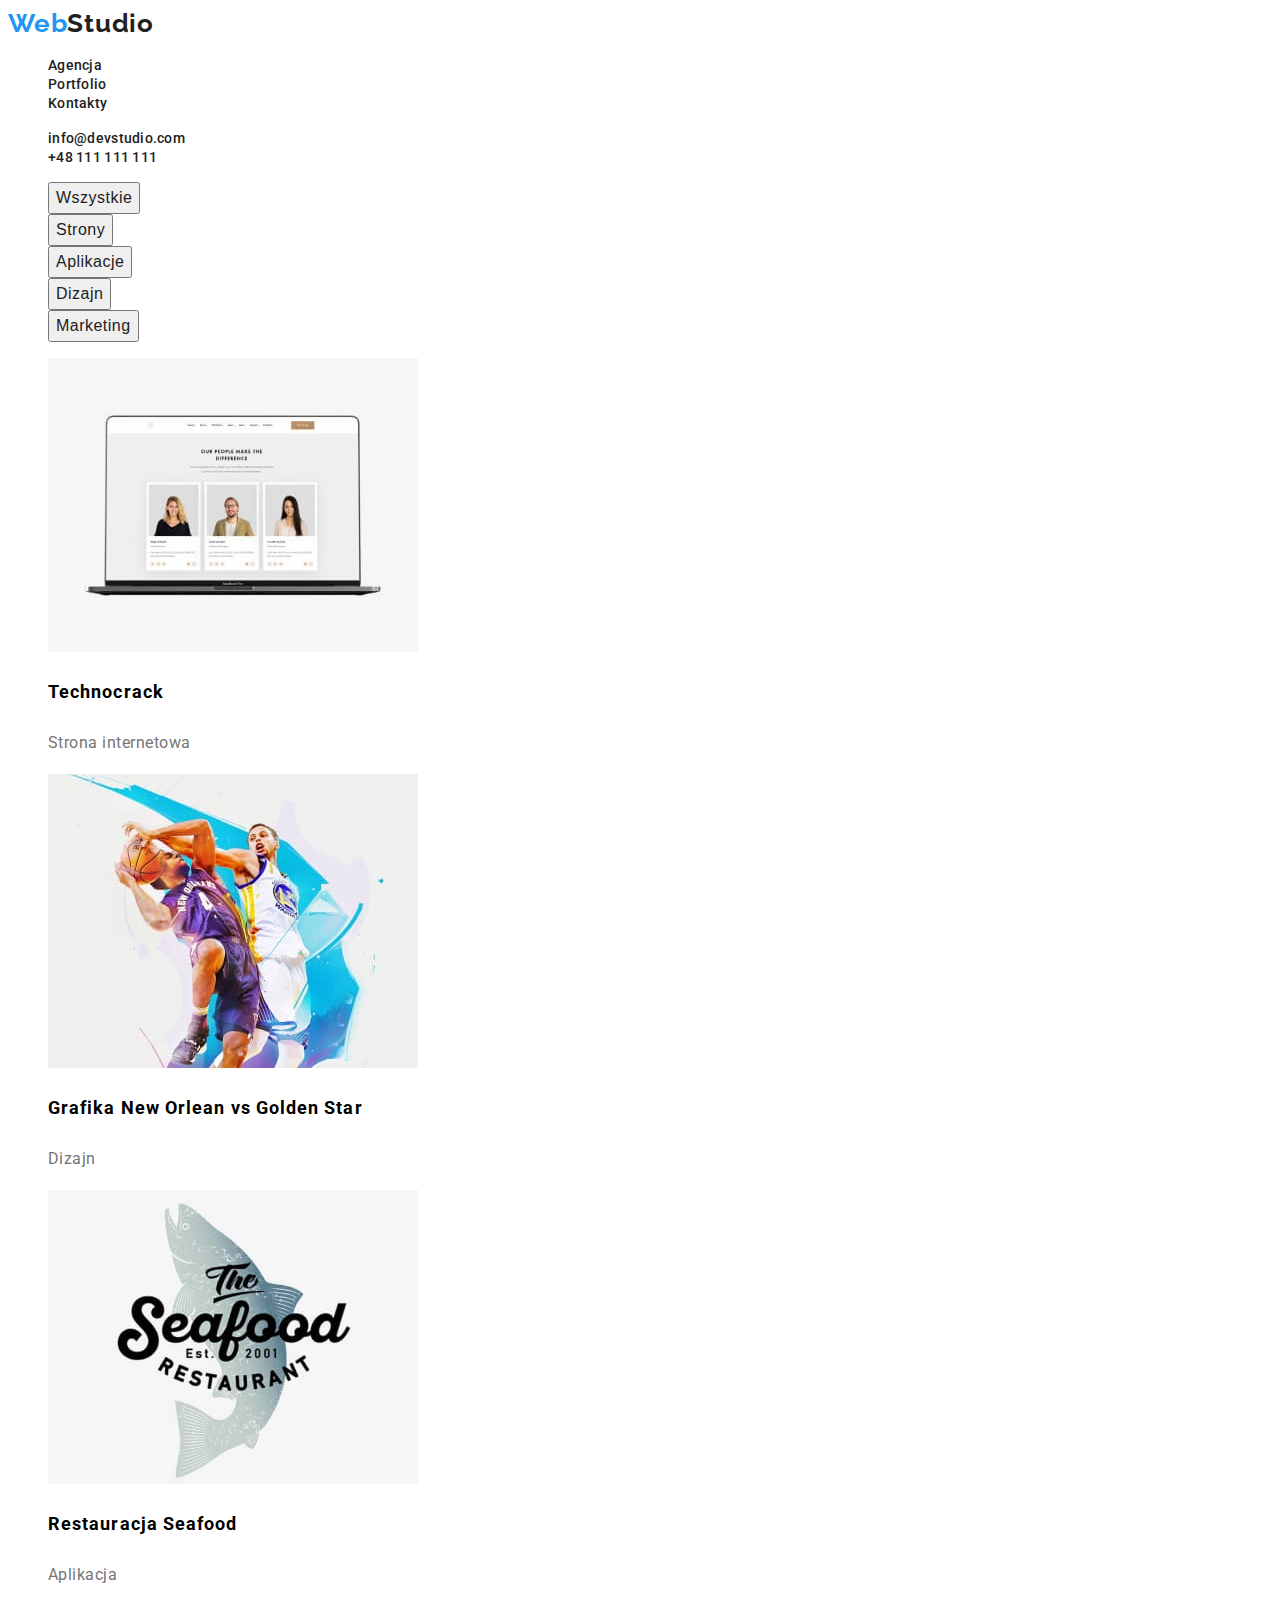
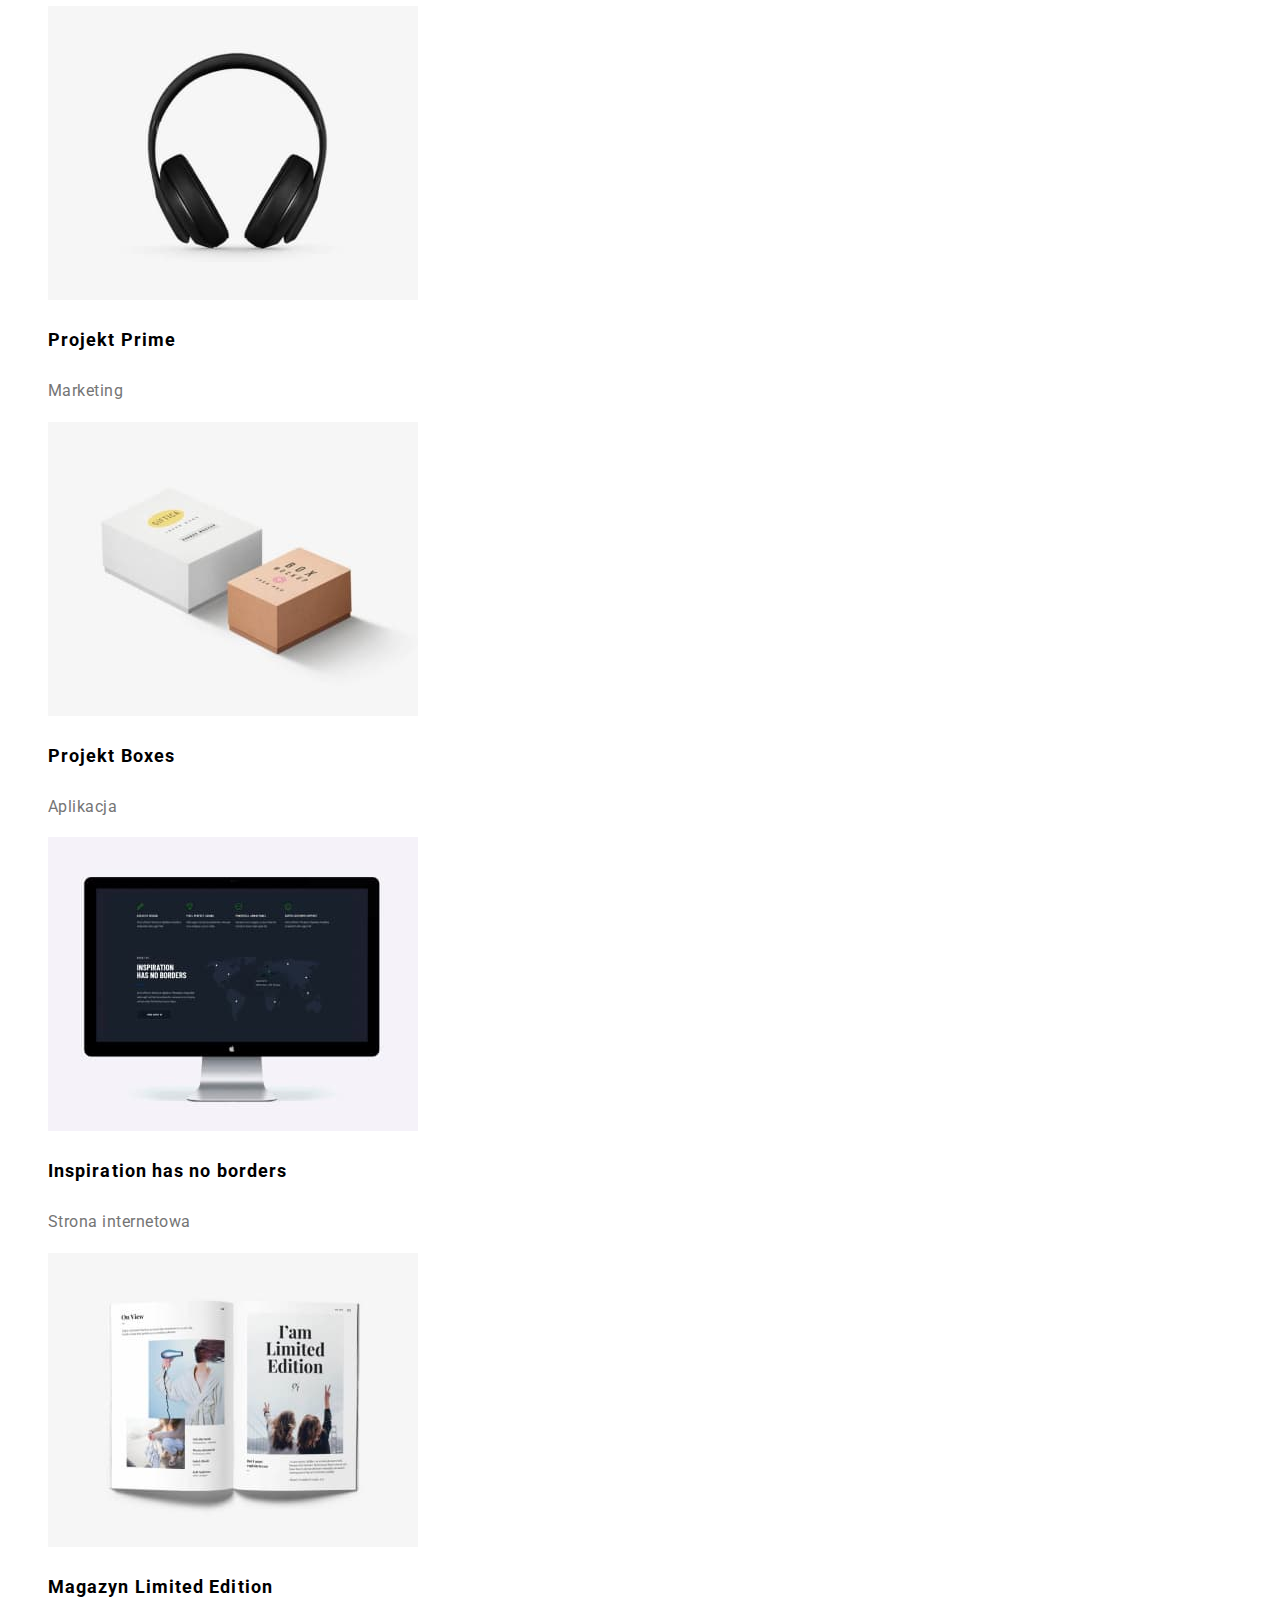
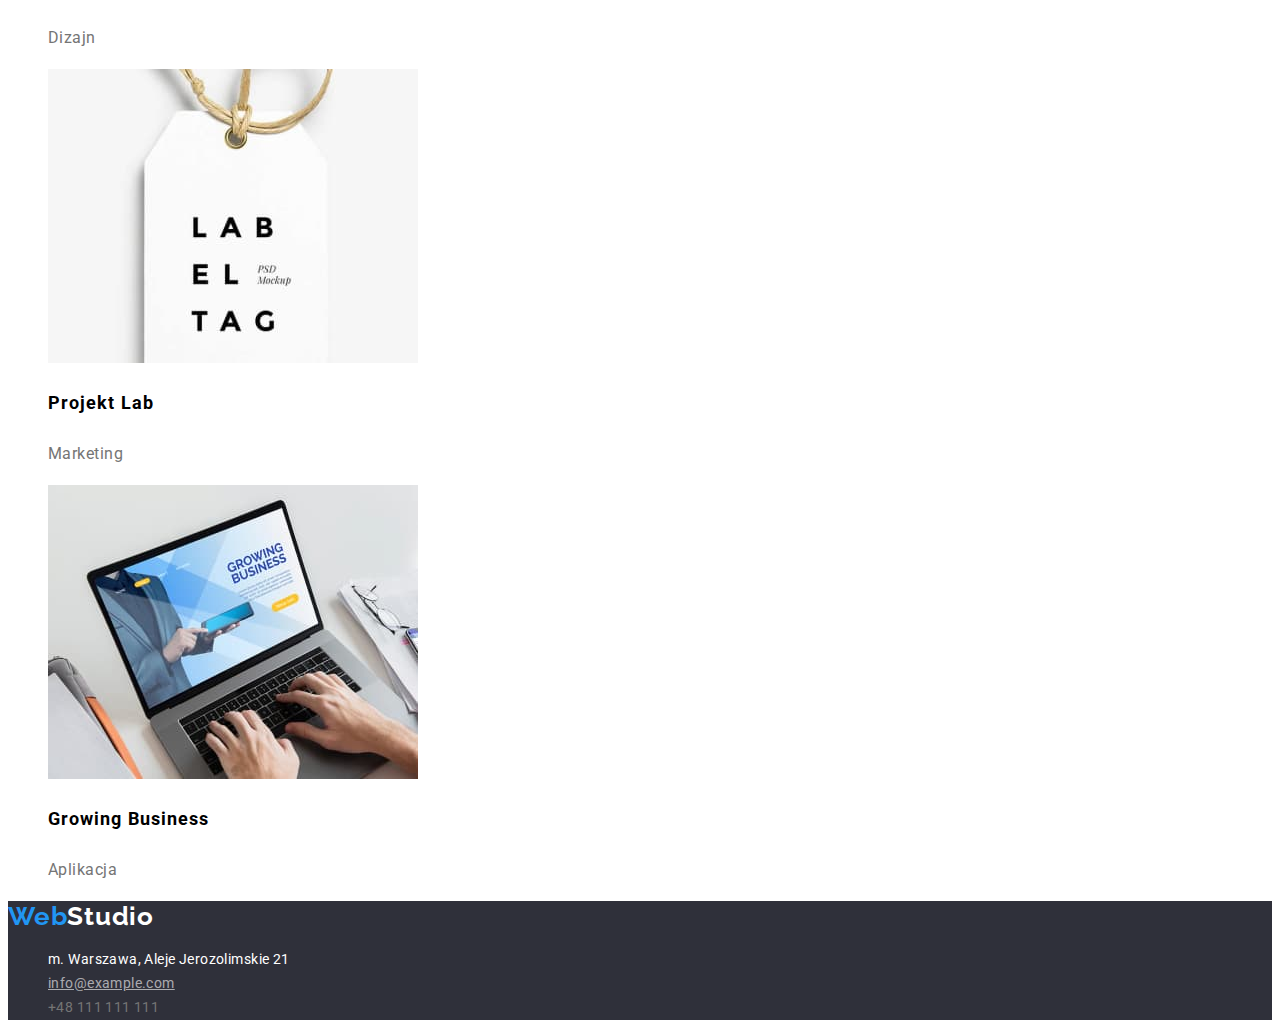
==== portfolio.html @ 5dc88310 "upgrade" ====
<!DOCTYPE html>
<html lang="pl">
  <head>
    <meta charset="UTF-8" />

    <title>Portfolio</title>
    <!-- google fonts -->

    <link rel="preconnect" href="https://fonts.googleapis.com" />
    <link rel="preconnect" href="https://fonts.gstatic.com" crossorigin />
    <link
      href="https://fonts.googleapis.com/css2?family=Raleway:wght@700&family=Roboto:wght@400;500;700;900&display=swap"
      rel="stylesheet"
    />
    <!-- end google fonts -->
    <link
      rel="stylesheet"
      href="https://cdnjs.cloudflare.com/ajax/libs/modern-normalize/1.1.0/modern-normalize.min.css"
      integrity="sha512-wpPYUAdjBVSE4KJnH1VR1HeZfpl1ub8YT/NKx4PuQ5NmX2tKuGu6U/JRp5y+Y8XG2tV+wKQpNHVUX03MfMFn9Q=="
      crossorigin="anonymous"
      referrerpolicy="no-referrer"
    />

    <link rel="stylesheet" href="css/styles.css" />
  </head>

  <body>
    <header>
      <a class="logo" href="index.html"
        ><span class="brand-color">Web</span>Studio</a
      >
      <nav>
        <ul class="list-style">
          <li><a class="nav-structure" href="index.html">Agencja</a></li>
          <li><a class="nav-structure" href="/portfolio.html">Portfolio</a></li>
          <li><a class="nav-structure" href="portfolio.html">Kontakty</a></li>
        </ul>
      </nav>
      <ul class="list-style">
        <li>
          <a class="nav-structure" href="mailto:info@devstudio.com"
            >info@devstudio.com</a
          >
        </li>
        <li>
          <a class="nav-structure" href="tel:48111111111">+48 111 111 111</a>
        </li>
      </ul>
    </header>

    <main>
      <section>
        <ul class="list-style">
          <li>
            <button type="button" class="button-style">Wszystkie</button>
          </li>
          <li>
            <button type="button" class="button-style">Strony</button>
          </li>
          <li>
            <button type="button" class="button-style">Aplikacje</button>
          </li>
          <li>
            <button type="button" class="button-style">Dizajn</button>
          </li>
          <li>
            <button type="button" class="button-style">Marketing</button>
          </li>
        </ul>
      </section>
      <!--ZDJĘCIA-->
      <section>
        <ul class="list-style">
          <li>
            <img
              class="mark"
              src="images/images_portfolio/pic1.jpg"
              alt="technocrack"
              width="370"
              height="294"
            />
            <h3 class="third-structure">Technocrack</h3>
            <p class="text">Strona internetowa</p>
          </li>
          <li>
            <img
              class="mark"
              src="images/images_portfolio/pic2.jpg"
              alt="Grafika New orlean"
              width="370"
              height="294"
            />
            <h3 class="third-structure">Grafika New Orlean vs Golden Star</h3>
            <p class="text">Dizajn</p>
          </li>
          <li>
            <img
              class="mark"
              src="images/images_portfolio/pic3.jpg"
              alt="Restauracja Seafood"
              width="370"
              height="294"
            />
            <h3 class="third-structure">Restauracja Seafood</h3>
            <p class="text">Aplikacja</p>
          </li>
          <li>
            <img
              class="mark"
              src="images/images_portfolio/pic4.jpg"
              alt="Projekt Prime"
              width="370"
              height="294"
            />
            <h3 class="third-structure">Projekt Prime</h3>
            <p class="text">Marketing</p>
          </li>
          <li>
            <img
              class="mark"
              src="images/images_portfolio/pic5.jpg"
              alt="Projekt Boxes"
              width="370"
              height="294"
            />
            <h3 class="third-structure">Projekt Boxes</h3>
            <p class="text">Aplikacja</p>
          </li>
          <li>
            <img
              class="mark"
              src="images/images_portfolio/pic6.jpg"
              alt="Inspiration has no borders"
              width="370"
              height="294"
            />
            <h3 class="third-structure">Inspiration has no borders</h3>
            <p class="text">Strona internetowa</p>
          </li>
          <li>
            <img
              class="mark"
              src="images/images_portfolio/pic7.jpg"
              alt="Magazyn Limited Edition"
              width="370"
              height="294"
            />
            <h3 class="third-structure">Magazyn Limited Edition</h3>
            <p class="text">Dizajn</p>
          </li>
          <li>
            <img
              class="mark"
              src="images/images_portfolio/pic8.jpg"
              alt="Projekt Lab"
              width="370"
              height="294"
            />
            <h3 class="third-structure">Projekt Lab</h3>
            <p class="text">Marketing</p>
          </li>
          <li>
            <img
              class="mark"
              src="images/images_portfolio/pic9.jpg"
              alt="Growing Business"
              width="370"
              height="294"
            />
            <h3 class="third-structure">Growing Business</h3>
            <p class="text">Aplikacja</p>
          </li>
        </ul>
      </section>
    </main>
    <footer class="background">
      <a class="footer-logo logo" href="index.html"
        ><span class="brand-color">Web</span>Studio</a
      >
      <address class="address-style">
        <ul class="list-style">
          <li>
            <a
              class="fourth-structure"
              href="https://goo.gl/maps/v4wxsE9NDZiypeX38"
              target="_blank"
              >m. Warszawa, Aleje Jerozolimskie 21</a
            >
          </li>
          <li>
            <a class="fifth-structure" href="mailto:info@example.com"
              >info@example.com</a
            >
          </li>
          <li>
            <a class="second-structure" href="tel:48111111111"
              >+48 111 111 111</a
            >
          </li>
        </ul>
      </address>
    </footer>
  </body>
</html>
---- css/styles.css ----
:root {
  --main-color: #212121;
  --second-color: #757575;
  --background-color: #2f303a;
  --third-color: #ffffff;
  --fourth-color: rgba(255, 255, 255, 0.6);
  --fifth-color: #2196f3;
}
body {
  font-family: "Roboto", "Raleway", sans-serif;
  font-weight: 400;
}

.container {
  display: flex;
}

.nav-structure {
  color: var(--main-color);

  font-weight: 500;
  font-size: 14px;
  line-height: 1.14;
  letter-spacing: 0.02em;
  text-decoration-line: none;
}
.nav-structure:hover {
  color: var(--fifth-color);
}
.nav-structure:focus {
  color: var(--fifth-color);
}

.second-structure {
  font-weight: 400;
  font-size: 14px;
  line-height: 1.71;
  letter-spacing: 0.03em;
  color: var(--second-color);
  text-decoration-line: none;
}
.third-structure {
  font-weight: 700;
  font-size: 18px;
  line-height: 2;
  letter-spacing: 0.06em;
}

.text {
  font-weight: 400;
  font-size: 16px;
  line-height: 1.87;
  letter-spacing: 0.03em;
  color: var(--second-color);
}

.background {
  background-color: var(--background-color);
}

.fourth-structure {
  font-weight: 400;
  font-size: 14px;
  line-height: 1.71;
  letter-spacing: 0.03em;
  color: var(--third-color);
  text-decoration-line: none;
}
.fifth-structure {
  font-size: 14px;
  line-height: 1.71;
  letter-spacing: 0.03em;
  text-decoration-line: underline;
  color: var(--fourth-color);
}
.sixth-structure {
  font-weight: 900;
  font-size: 44px;
  line-height: 1.36;
  text-align: center;
  letter-spacing: 0.06em;
  text-transform: uppercase;
  color: var(--third-color);
}
.seventh-structure {
  font-style: normal;
  font-weight: 700;
  font-size: 14px;
  line-height: 1.14;
  letter-spacing: 0.03em;
  text-transform: uppercase;
  color: var(--main-color);
}

.eighth-structure {
  font-style: normal;
  font-weight: 700;
  font-size: 36px;
  line-height: 1.16;
  letter-spacing: 0.03em;
}
.ninth-structure {
  font-weight: 500;
  font-size: 16px;
  line-height: 1.18;
  letter-spacing: 0.03em;
  color: var(--main-color);
}
.list-style {
  list-style: none;
}
.logo {
  font-family: "Raleway";
  color: var(--main-color);
  font-weight: 700;
  font-size: 26px;
  line-height: 1.19;
  letter-spacing: 0.03em;
  text-decoration: none;
}

.brand-color {
  color: var(--fifth-color);
}
.footer-logo {
  color: var(--third-color);
}
.hand:hover {
  cursor: pointer;
}
.button-style {
  font-weight: 500;
  font-size: 16px;
  line-height: 1.625;
  text-align: center;
  letter-spacing: 0.03em;
  color: var(--main-color);
  cursor: pointer;
}
.button-style:hover,
.button-style:focus,
.button-style:active {
  background-color: var(--fifth-color);
  color: var(--third-color);
}

.button-style2 {
  color: var(--third-color);
  background-color: var(--fifth-color);
  font-weight: 700;
  font-size: 16px;
  line-height: 1.875;
  cursor: pointer;
  border: none;
}
.address-style {
  font-style: normal;
}
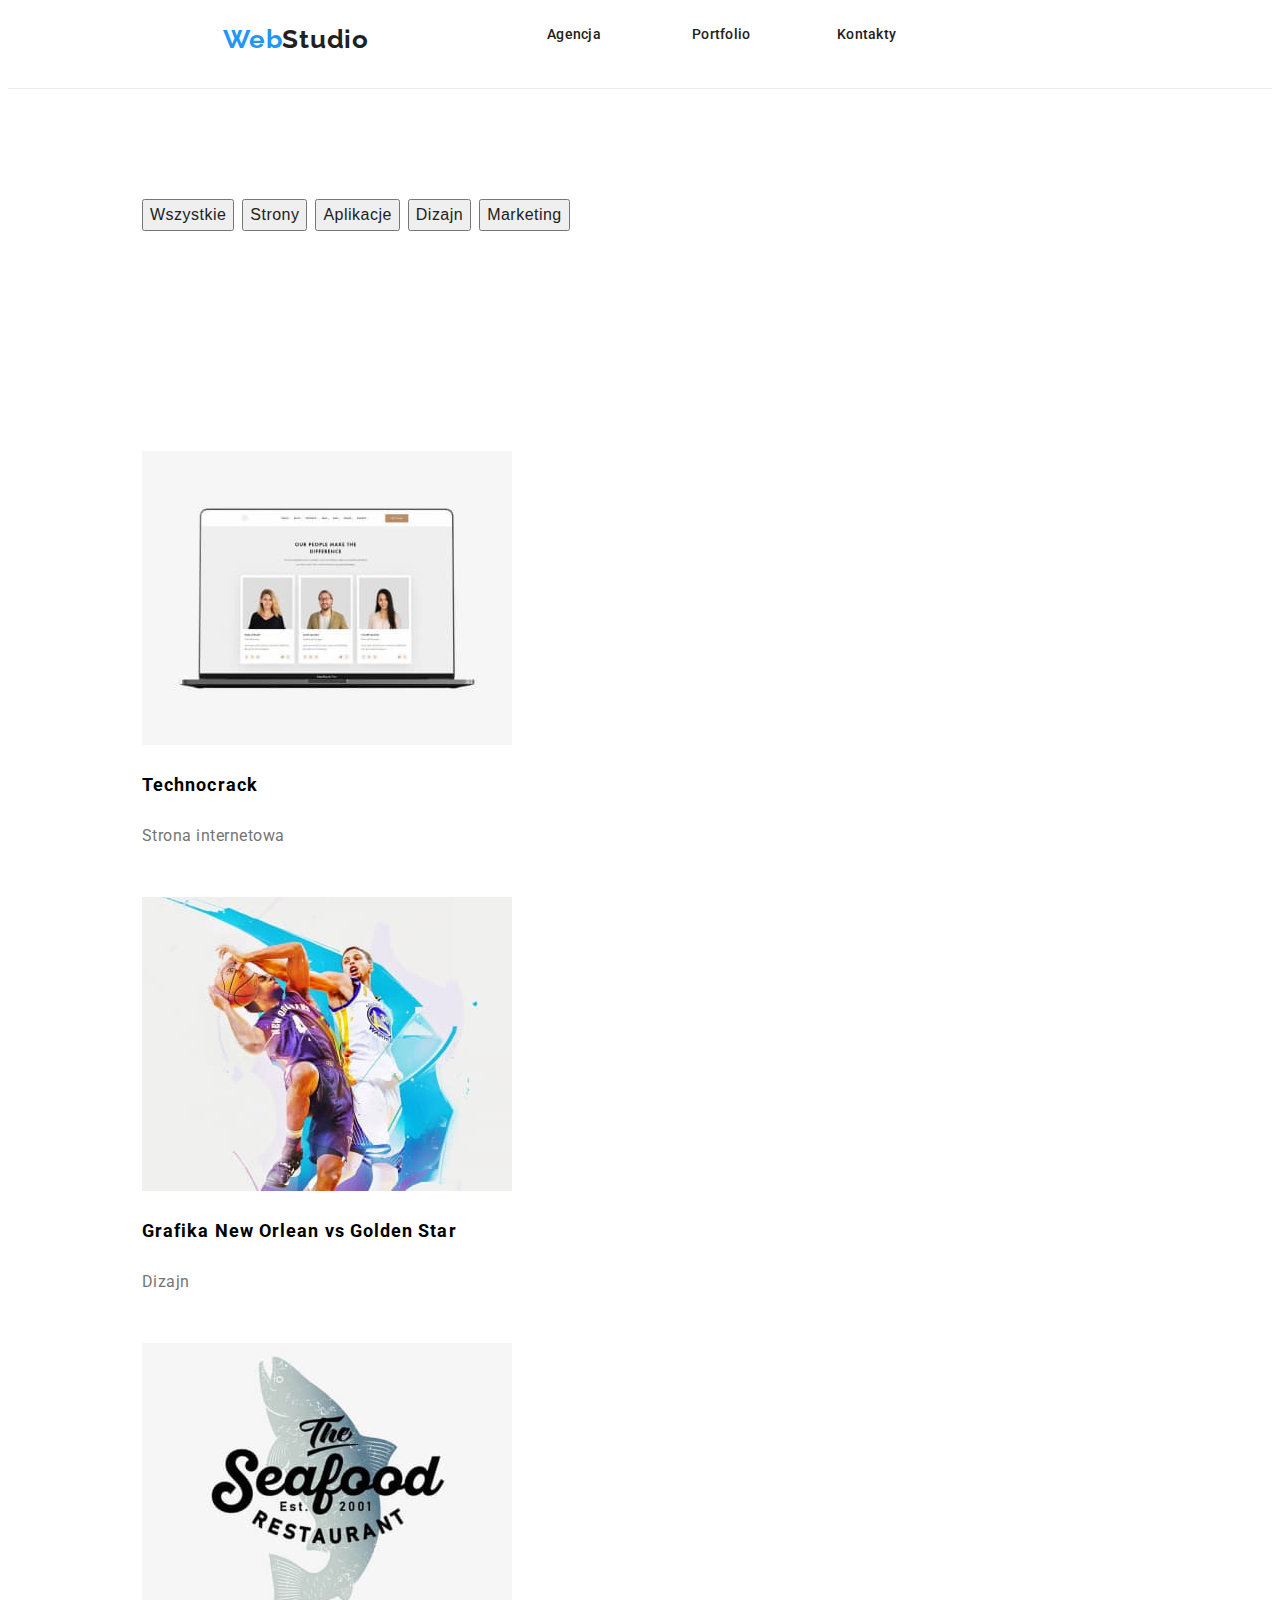
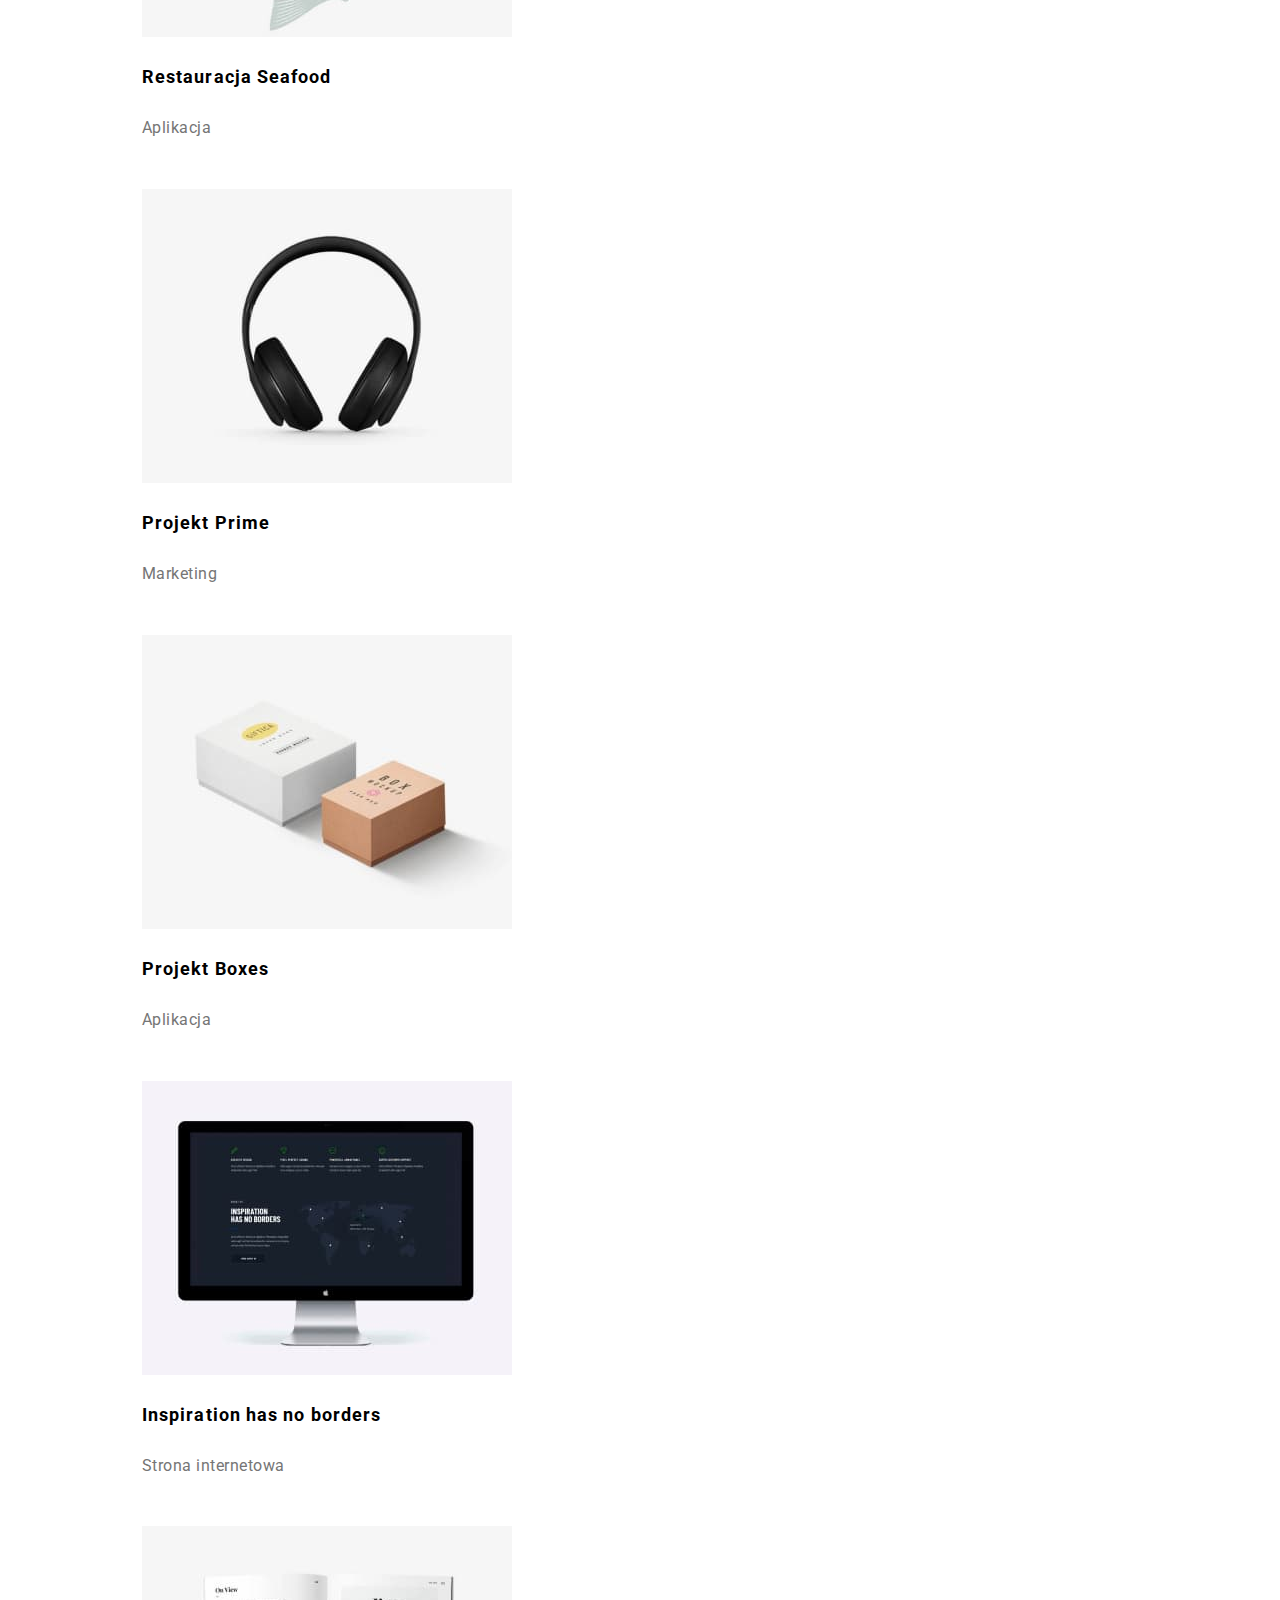
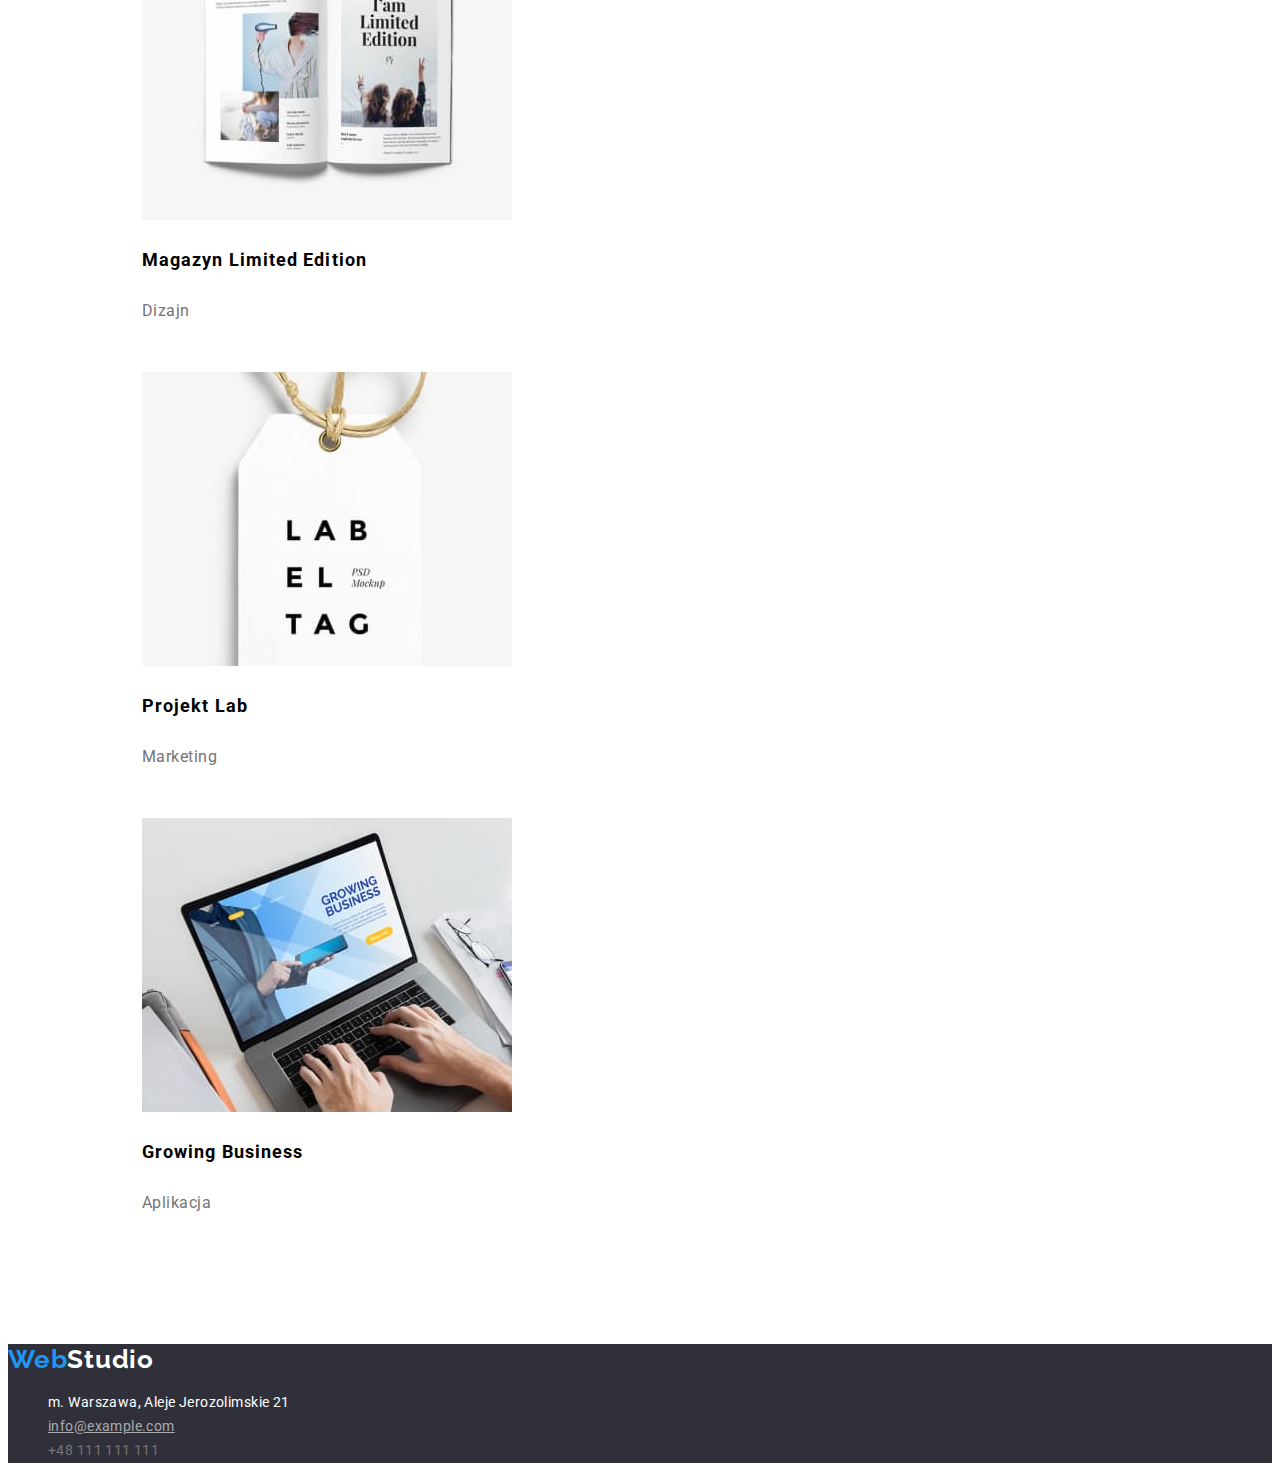
==== commit 01a1dc50: "upgrade" ====
--- a/portfolio.html
+++ b/portfolio.html
@@ -25,153 +25,160 @@
   </head>
 
   <body>
-    <header>
-      <a class="logo" href="index.html"
-        ><span class="brand-color">Web</span>Studio</a
-      >
-      <nav>
-        <ul class="list-style">
-          <li><a class="nav-structure" href="index.html">Agencja</a></li>
-          <li><a class="nav-structure" href="/portfolio.html">Portfolio</a></li>
-          <li><a class="nav-structure" href="portfolio.html">Kontakty</a></li>
-        </ul>
-      </nav>
-      <ul class="list-style">
-        <li>
-          <a class="nav-structure" href="mailto:info@devstudio.com"
-            >info@devstudio.com</a
+    <header class="header-style">
+      <div class="container flex-nav-container">
+        <div class="inner">
+          <a class="logo logo-position" href="index.html"
+            ><span class="brand-color">Web</span>Studio</a
           >
-        </li>
-        <li>
-          <a class="nav-structure" href="tel:48111111111">+48 111 111 111</a>
-        </li>
-      </ul>
+
+          <nav>
+            <ul class="list-style nav-display-form">
+              <li><a class="nav-structure" href="index.html">Agencja</a></li>
+              <li>
+                <a class="nav-structure" href="/portfolio.html">Portfolio</a>
+              </li>
+              <li>
+                <a class="nav-structure" href="portfolio.html">Kontakty</a>
+              </li>
+            </ul>
+          </nav>
+        </div>
+
+        <div class="display-form-contacts">
+          <ul class="list-style display-form-contacts">
+            <li>
+              <a class="nav-structure" href="mailto:info@devstudio.com"
+                >info@devstudio.com</a
+              >
+            </li>
+            <li>
+              <a class="nav-structure" href="tel:48111111111"
+                >+48 111 111 111</a
+              >
+            </li>
+          </ul>
+        </div>
+      </div>
     </header>
 
     <main>
-      <section>
-        <ul class="list-style">
-          <li>
-            <button type="button" class="button-style">Wszystkie</button>
-          </li>
-          <li>
-            <button type="button" class="button-style">Strony</button>
-          </li>
-          <li>
-            <button type="button" class="button-style">Aplikacje</button>
-          </li>
-          <li>
-            <button type="button" class="button-style">Dizajn</button>
-          </li>
-          <li>
-            <button type="button" class="button-style">Marketing</button>
-          </li>
-        </ul>
-      </section>
-      <!--ZDJĘCIA-->
-      <section>
-        <ul class="list-style">
-          <li>
-            <img
-              class="mark"
-              src="images/images_portfolio/pic1.jpg"
-              alt="technocrack"
-              width="370"
-              height="294"
-            />
-            <h3 class="third-structure">Technocrack</h3>
-            <p class="text">Strona internetowa</p>
-          </li>
-          <li>
-            <img
-              class="mark"
-              src="images/images_portfolio/pic2.jpg"
-              alt="Grafika New orlean"
-              width="370"
-              height="294"
-            />
-            <h3 class="third-structure">Grafika New Orlean vs Golden Star</h3>
-            <p class="text">Dizajn</p>
-          </li>
-          <li>
-            <img
-              class="mark"
-              src="images/images_portfolio/pic3.jpg"
-              alt="Restauracja Seafood"
-              width="370"
-              height="294"
-            />
-            <h3 class="third-structure">Restauracja Seafood</h3>
-            <p class="text">Aplikacja</p>
-          </li>
-          <li>
-            <img
-              class="mark"
-              src="images/images_portfolio/pic4.jpg"
-              alt="Projekt Prime"
-              width="370"
-              height="294"
-            />
-            <h3 class="third-structure">Projekt Prime</h3>
-            <p class="text">Marketing</p>
-          </li>
-          <li>
-            <img
-              class="mark"
-              src="images/images_portfolio/pic5.jpg"
-              alt="Projekt Boxes"
-              width="370"
-              height="294"
-            />
-            <h3 class="third-structure">Projekt Boxes</h3>
-            <p class="text">Aplikacja</p>
-          </li>
-          <li>
-            <img
-              class="mark"
-              src="images/images_portfolio/pic6.jpg"
-              alt="Inspiration has no borders"
-              width="370"
-              height="294"
-            />
-            <h3 class="third-structure">Inspiration has no borders</h3>
-            <p class="text">Strona internetowa</p>
-          </li>
-          <li>
-            <img
-              class="mark"
-              src="images/images_portfolio/pic7.jpg"
-              alt="Magazyn Limited Edition"
-              width="370"
-              height="294"
-            />
-            <h3 class="third-structure">Magazyn Limited Edition</h3>
-            <p class="text">Dizajn</p>
-          </li>
-          <li>
-            <img
-              class="mark"
-              src="images/images_portfolio/pic8.jpg"
-              alt="Projekt Lab"
-              width="370"
-              height="294"
-            />
-            <h3 class="third-structure">Projekt Lab</h3>
-            <p class="text">Marketing</p>
-          </li>
-          <li>
-            <img
-              class="mark"
-              src="images/images_portfolio/pic9.jpg"
-              alt="Growing Business"
-              width="370"
-              height="294"
-            />
-            <h3 class="third-structure">Growing Business</h3>
-            <p class="text">Aplikacja</p>
-          </li>
-        </ul>
-      </section>
+      <div class="container">
+        <section class="section">
+          <ul class="list-style display-button">
+            <li>
+              <button type="button" class="button-style">Wszystkie</button>
+            </li>
+            <li>
+              <button type="button" class="button-style">Strony</button>
+            </li>
+            <li>
+              <button type="button" class="button-style">Aplikacje</button>
+            </li>
+            <li>
+              <button type="button" class="button-style">Dizajn</button>
+            </li>
+            <li>
+              <button type="button" class="button-style">Marketing</button>
+            </li>
+          </ul>
+        </section>
+        <!--ZDJĘCIA-->
+        <section class="section">
+          <ul class="list-style display-images display-wrap image-seize">
+            <li>
+              <img
+                src="images/images_portfolio/pic1.jpg"
+                alt="technocrack"
+                width="370"
+                height="294"
+              />
+              <h3 class="third-structure">Technocrack</h3>
+              <p class="text">Strona internetowa</p>
+            </li>
+            <li>
+              <img
+                src="images/images_portfolio/pic2.jpg"
+                alt="Grafika New orlean"
+                width="370"
+                height="294"
+              />
+              <h3 class="third-structure">Grafika New Orlean vs Golden Star</h3>
+              <p class="text">Dizajn</p>
+            </li>
+            <li>
+              <img
+                src="images/images_portfolio/pic3.jpg"
+                alt="Restauracja Seafood"
+                width="370"
+                height="294"
+              />
+              <h3 class="third-structure">Restauracja Seafood</h3>
+              <p class="text">Aplikacja</p>
+            </li>
+            <li>
+              <img
+                src="images/images_portfolio/pic4.jpg"
+                alt="Projekt Prime"
+                width="370"
+                height="294"
+              />
+              <h3 class="third-structure">Projekt Prime</h3>
+              <p class="text">Marketing</p>
+            </li>
+            <li>
+              <img
+                src="images/images_portfolio/pic5.jpg"
+                alt="Projekt Boxes"
+                width="370"
+                height="294"
+              />
+              <h3 class="third-structure">Projekt Boxes</h3>
+              <p class="text">Aplikacja</p>
+            </li>
+            <li>
+              <img
+                src="images/images_portfolio/pic6.jpg"
+                alt="Inspiration has no borders"
+                width="370"
+                height="294"
+              />
+              <h3 class="third-structure">Inspiration has no borders</h3>
+              <p class="text">Strona internetowa</p>
+            </li>
+            <li>
+              <img
+                src="images/images_portfolio/pic7.jpg"
+                alt="Magazyn Limited Edition"
+                width="370"
+                height="294"
+              />
+              <h3 class="third-structure">Magazyn Limited Edition</h3>
+              <p class="text">Dizajn</p>
+            </li>
+            <li>
+              <img
+                src="images/images_portfolio/pic8.jpg"
+                alt="Projekt Lab"
+                width="370"
+                height="294"
+              />
+              <h3 class="third-structure">Projekt Lab</h3>
+              <p class="text">Marketing</p>
+            </li>
+            <li>
+              <img
+                src="images/images_portfolio/pic9.jpg"
+                alt="Growing Business"
+                width="370"
+                height="294"
+              />
+              <h3 class="third-structure">Growing Business</h3>
+              <p class="text">Aplikacja</p>
+            </li>
+          </ul>
+        </section>
+      </div>
     </main>
     <footer class="background">
       <a class="footer-logo logo" href="index.html"
--- a/css/styles.css
+++ b/css/styles.css
@@ -10,14 +10,93 @@
   font-family: "Roboto", "Raleway", sans-serif;
   font-weight: 400;
 }
-
+/* part of homework 3 */
 .container {
-  display: flex;
-}
-
+  max-width: 1200px;
+  margin: 0;
+}
+
+.section {
+  padding: 94px;
+}
+
+.display-button {
+  display: flex;
+  gap: 8px;
+}
+.display-images {
+  display: flex;
+  gap: 30px;
+}
+
+.display-wrap {
+  flex-wrap: wrap;
+}
+.image-seize {
+  width: calc((100% - 60px) / 3);
+}
+.flex-nav-container {
+  display: flex;
+  justify-content: space-between;
+  align-items: center;
+}
+
+.header-style {
+  border-bottom: 1px solid #ececec;
+  align-items: center;
+  height: 80px;
+  margin-left: 0px;
+}
+
+.display-form-general {
+  display: flex;
+  justify-content: space-between;
+  align-items: center;
+}
+.nav-display-form {
+  display: flex;
+  justify-content: space-between;
+  align-items: center;
+  margin-left: 453px;
+  width: 53px;
+  top: 32px;
+  margin-left: 453px;
+}
+.logo-position {
+  position: absolute;
+  width: 145px;
+  margin-left: 215px;
+  top: 24px;
+}
+
+.nav-display-form li {
+  margin: 0px 46px;
+  align-items: center;
+  padding: 0;
+  width: 53px;
+  top: 32px;
+  left: 453px;
+}
+
+.display-form-contacts {
+  display: flex;
+  margin-left: 1078px;
+  align-items: center;
+  justify-content: space-between;
+  position: absolute;
+  width: 135px;
+  left: 1078px;
+  top: 32px;
+}
+
+.inner {
+  display: flex;
+  align-items: center;
+}
+
+/* end part of homework 3 */
 .nav-structure {
   color: var(--main-color);
-
   font-weight: 500;
   font-size: 14px;
   line-height: 1.14;
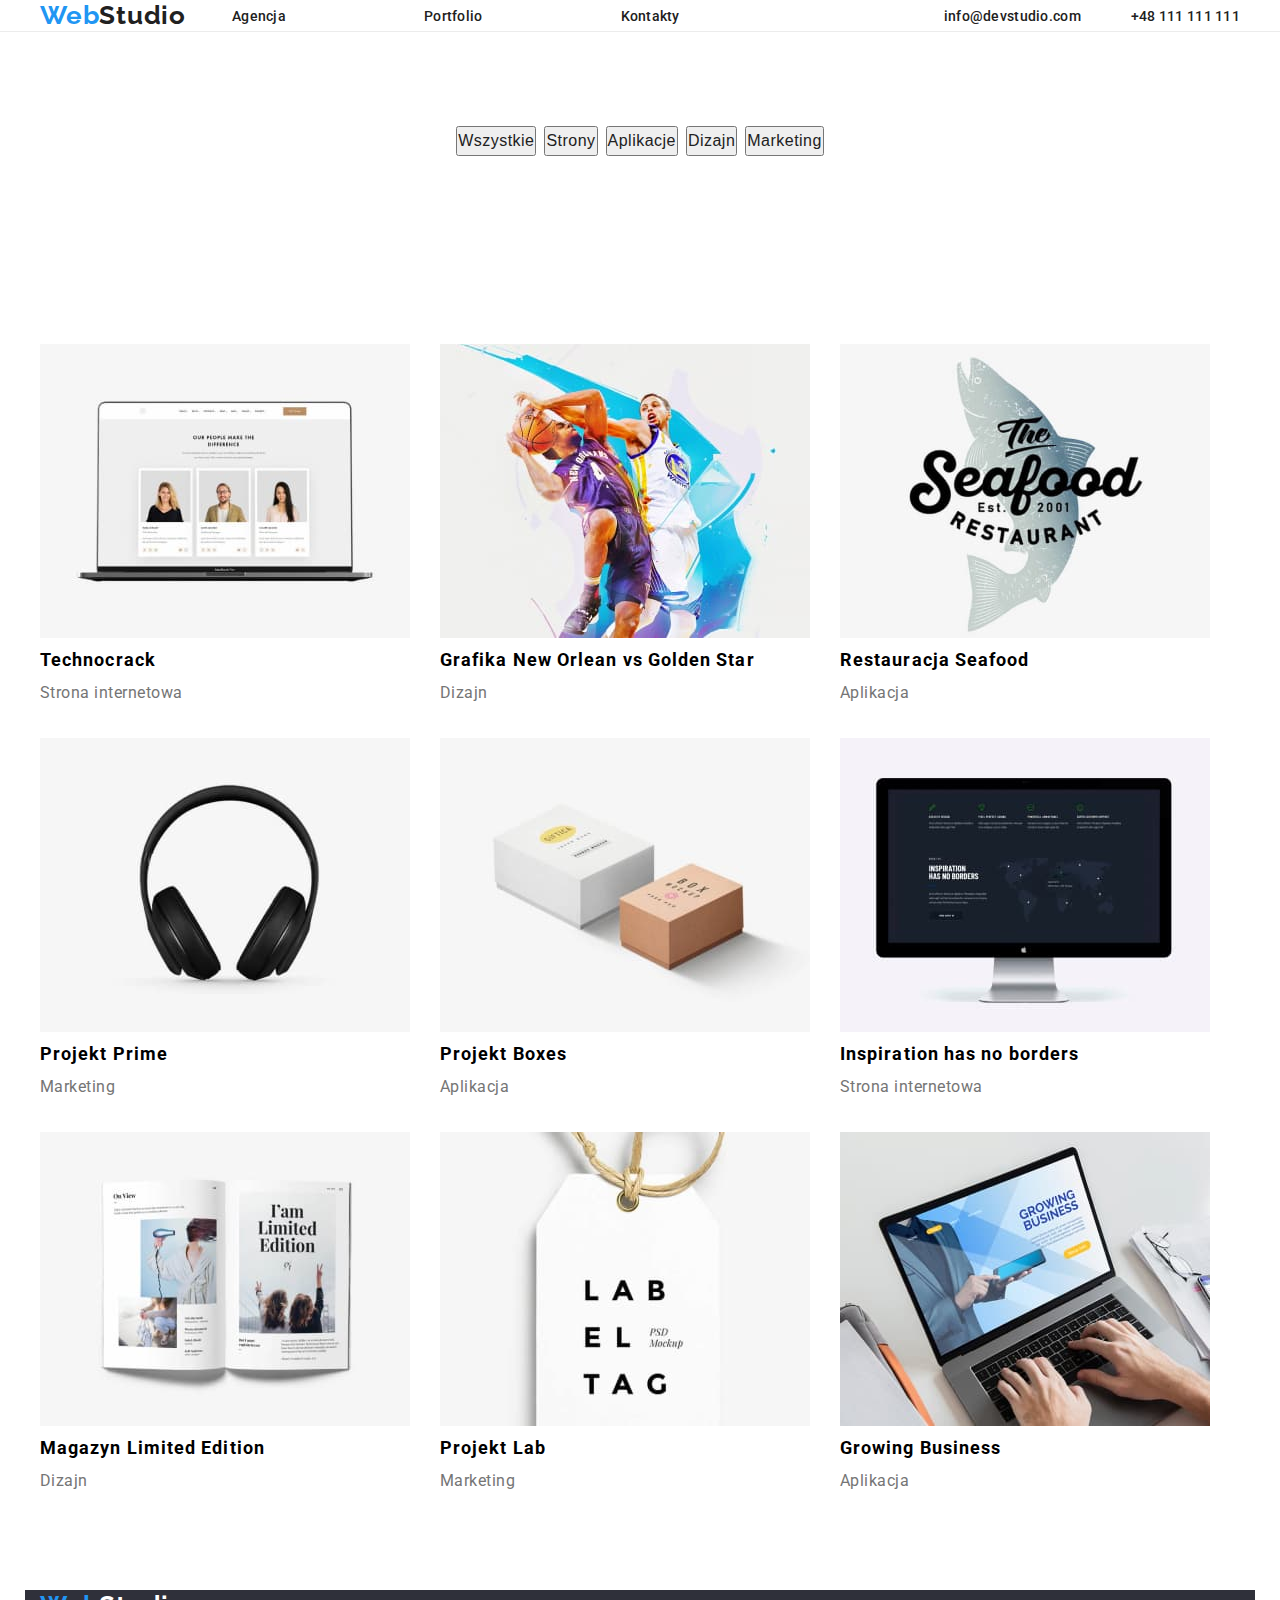
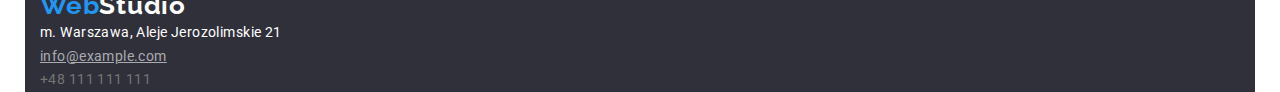
==== commit 9b8dd682: "upgrade" ====
--- a/portfolio.html
+++ b/portfolio.html
@@ -45,20 +45,18 @@
           </nav>
         </div>
 
-        <div class="display-form-contacts">
-          <ul class="list-style display-form-contacts">
-            <li>
-              <a class="nav-structure" href="mailto:info@devstudio.com"
-                >info@devstudio.com</a
-              >
-            </li>
-            <li>
-              <a class="nav-structure" href="tel:48111111111"
-                >+48 111 111 111</a
-              >
-            </li>
-          </ul>
-        </div>
+        <!-- <div class="display-form-contacts"> -->
+        <ul class="list-style display-form-contacts">
+          <li>
+            <a class="nav-structure" href="mailto:info@devstudio.com"
+              >info@devstudio.com</a
+            >
+          </li>
+          <li>
+            <a class="nav-structure" href="tel:48111111111">+48 111 111 111</a>
+          </li>
+        </ul>
+        <!-- </div> -->
       </div>
     </header>
 
@@ -85,7 +83,7 @@
         </section>
         <!--ZDJĘCIA-->
         <section class="section">
-          <ul class="list-style display-images display-wrap image-seize">
+          <ul class="list-style display-images display-wrap">
             <li>
               <img
                 src="images/images_portfolio/pic1.jpg"
@@ -180,7 +178,7 @@
         </section>
       </div>
     </main>
-    <footer class="background">
+    <footer class="background container">
       <a class="footer-logo logo" href="index.html"
         ><span class="brand-color">Web</span>Studio</a
       >
--- a/css/styles.css
+++ b/css/styles.css
@@ -9,20 +9,31 @@
 body {
   font-family: "Roboto", "Raleway", sans-serif;
   font-weight: 400;
+  width: 1600 px;
+  margin: 0 auto;
+}
+* {
+  margin: 0;
+  padding: 0;
 }
 /* part of homework 3 */
 .container {
-  max-width: 1200px;
-  margin: 0;
+  width: 1200px;
+  margin: 0 auto;
+  padding: 0 15px;
 }
 
 .section {
-  padding: 94px;
-}
-
+  padding: 94px 0;
+}
+
+.display-center {
+  text-align: center;
+}
 .display-button {
   display: flex;
   gap: 8px;
+  justify-content: center;
 }
 .display-images {
   display: flex;
@@ -32,9 +43,7 @@
 .display-wrap {
   flex-wrap: wrap;
 }
-.image-seize {
-  width: calc((100% - 60px) / 3);
-}
+
 .flex-nav-container {
   display: flex;
   justify-content: space-between;
@@ -44,8 +53,6 @@
 .header-style {
   border-bottom: 1px solid #ececec;
   align-items: center;
-  height: 80px;
-  margin-left: 0px;
 }
 
 .display-form-general {
@@ -57,41 +64,34 @@
   display: flex;
   justify-content: space-between;
   align-items: center;
-  margin-left: 453px;
-  width: 53px;
-  top: 32px;
-  margin-left: 453px;
-}
+  gap: 46px;
+}
+
 .logo-position {
-  position: absolute;
-  width: 145px;
-  margin-left: 215px;
-  top: 24px;
+  /* width: 145px; */
+  justify-content: center;
+  /* margin-left: 215px;
+  top: 24px; */
 }
 
 .nav-display-form li {
   margin: 0px 46px;
   align-items: center;
   padding: 0;
-  width: 53px;
-  top: 32px;
-  left: 453px;
 }
 
 .display-form-contacts {
   display: flex;
-  margin-left: 1078px;
-  align-items: center;
-  justify-content: space-between;
-  position: absolute;
-  width: 135px;
-  left: 1078px;
-  top: 32px;
+  align-items: center;
+  gap: 50px;
 }
 
 .inner {
   display: flex;
   align-items: center;
+}
+.background-2 {
+  background-color: #f5f4fa;
 }
 
 /* end part of homework 3 */
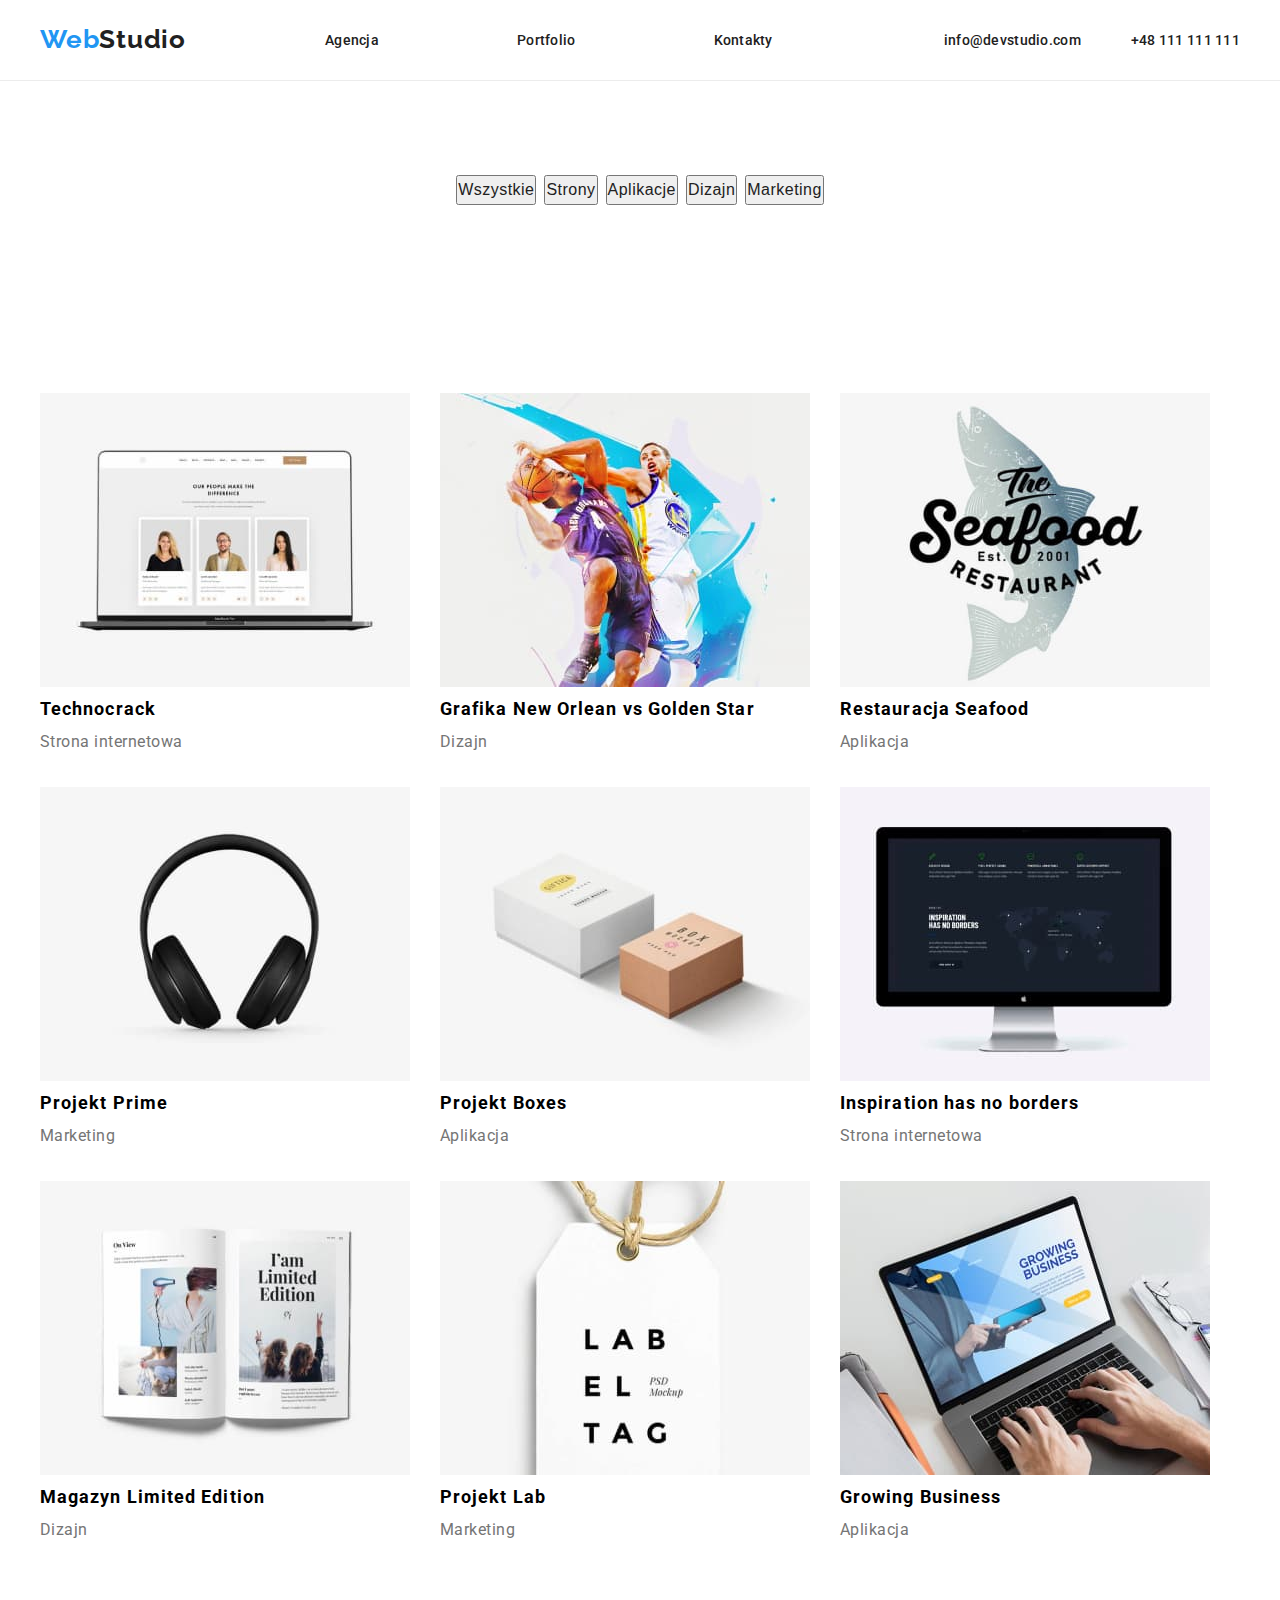
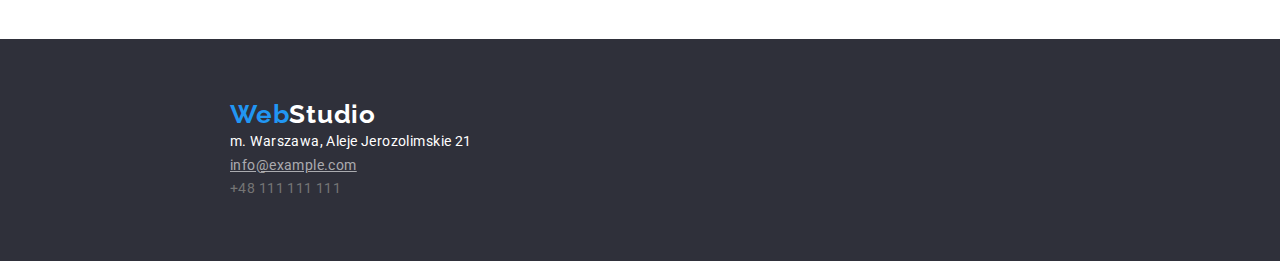
==== commit 0e67c4b5: "upgrade" ====
--- a/portfolio.html
+++ b/portfolio.html
@@ -178,32 +178,34 @@
         </section>
       </div>
     </main>
-    <footer class="background container">
-      <a class="footer-logo logo" href="index.html"
-        ><span class="brand-color">Web</span>Studio</a
-      >
-      <address class="address-style">
-        <ul class="list-style">
-          <li>
-            <a
-              class="fourth-structure"
-              href="https://goo.gl/maps/v4wxsE9NDZiypeX38"
-              target="_blank"
-              >m. Warszawa, Aleje Jerozolimskie 21</a
-            >
-          </li>
-          <li>
-            <a class="fifth-structure" href="mailto:info@example.com"
-              >info@example.com</a
-            >
-          </li>
-          <li>
-            <a class="second-structure" href="tel:48111111111"
-              >+48 111 111 111</a
-            >
-          </li>
-        </ul>
-      </address>
+    <footer class="background footer-padding">
+      <div class="container">
+        <a class="footer-logo logo" href="index.html"
+          ><span class="brand-color">Web</span>Studio</a
+        >
+        <address class="address-style">
+          <ul class="list-style">
+            <li>
+              <a
+                class="fourth-structure"
+                href="https://goo.gl/maps/v4wxsE9NDZiypeX38"
+                target="_blank"
+                >m. Warszawa, Aleje Jerozolimskie 21</a
+              >
+            </li>
+            <li>
+              <a class="fifth-structure" href="mailto:info@example.com"
+                >info@example.com</a
+              >
+            </li>
+            <li>
+              <a class="second-structure" href="tel:48111111111"
+                >+48 111 111 111</a
+              >
+            </li>
+          </ul>
+        </address>
+      </div>
     </footer>
   </body>
 </html>
--- a/css/styles.css
+++ b/css/styles.css
@@ -16,7 +16,7 @@
   margin: 0;
   padding: 0;
 }
-/* part of homework 3 */
+
 .container {
   width: 1200px;
   margin: 0 auto;
@@ -27,6 +27,10 @@
   padding: 94px 0;
 }
 
+h2 {
+  margin: 50px;
+}
+
 .display-center {
   text-align: center;
 }
@@ -55,23 +59,17 @@
   align-items: center;
 }
 
-.display-form-general {
+.nav-display-form {
   display: flex;
   justify-content: space-between;
   align-items: center;
-}
-.nav-display-form {
-  display: flex;
-  justify-content: space-between;
-  align-items: center;
   gap: 46px;
 }
 
 .logo-position {
-  /* width: 145px; */
   justify-content: center;
-  /* margin-left: 215px;
-  top: 24px; */
+  padding-bottom: 25px;
+  padding-top: 24px;
 }
 
 .nav-display-form li {
@@ -89,12 +87,13 @@
 .inner {
   display: flex;
   align-items: center;
-}
+  gap: 93px;
+}
+
 .background-2 {
   background-color: #f5f4fa;
 }
 
-/* end part of homework 3 */
 .nav-structure {
   color: var(--main-color);
   font-weight: 500;
@@ -117,6 +116,7 @@
   letter-spacing: 0.03em;
   color: var(--second-color);
   text-decoration-line: none;
+  padding-top: 10px;
 }
 .third-structure {
   font-weight: 700;
@@ -184,6 +184,8 @@
   line-height: 1.18;
   letter-spacing: 0.03em;
   color: var(--main-color);
+  padding-top: 30px;
+  padding-bottom: 10px;
 }
 .list-style {
   list-style: none;
@@ -231,7 +233,12 @@
   line-height: 1.875;
   cursor: pointer;
   border: none;
+  margin-top: 30px;
 }
 .address-style {
   font-style: normal;
 }
+
+.footer-padding {
+  padding: 60px 1138px 60px 215px;
+}
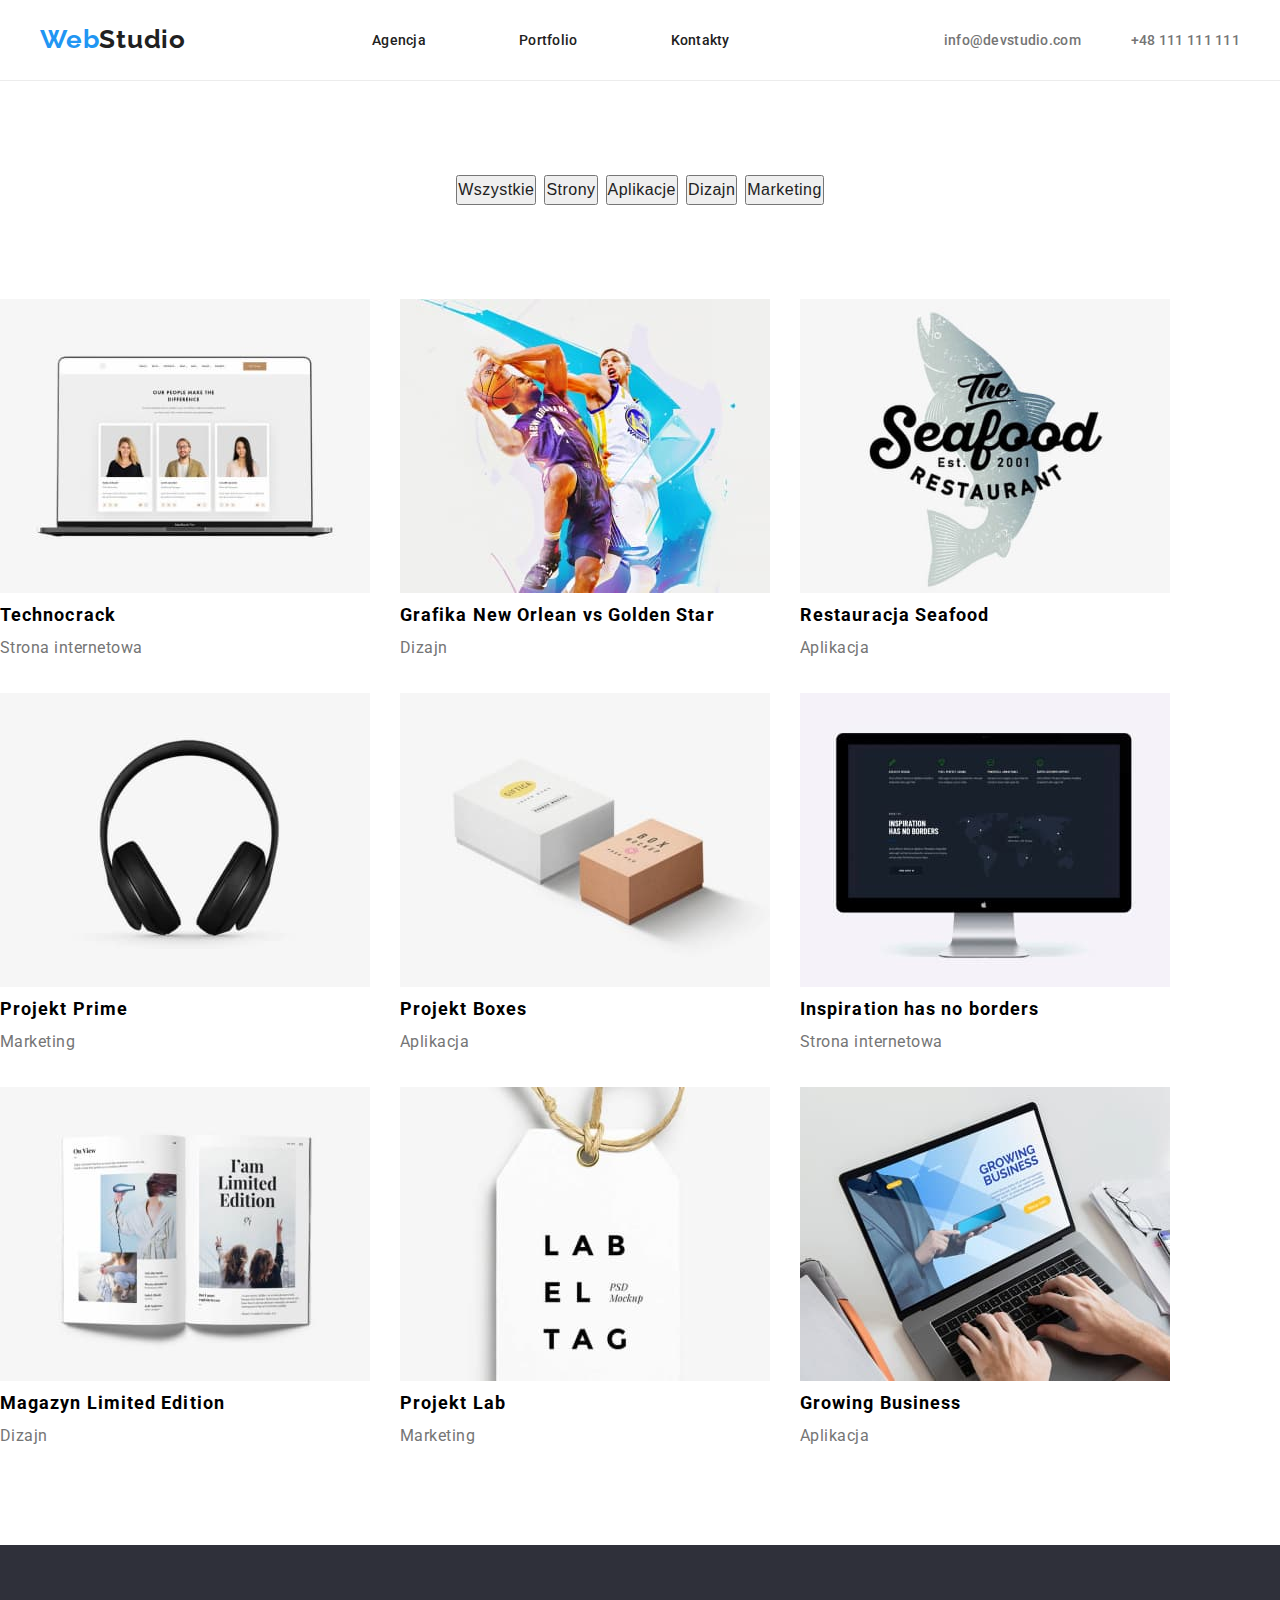
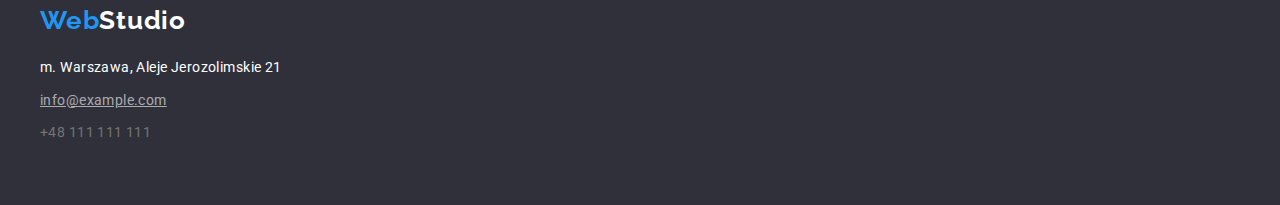
==== commit a3f790cc: "upgrade" ====
--- a/portfolio.html
+++ b/portfolio.html
@@ -48,12 +48,16 @@
         <!-- <div class="display-form-contacts"> -->
         <ul class="list-style display-form-contacts">
           <li>
-            <a class="nav-structure" href="mailto:info@devstudio.com"
+            <a
+              class="nav-structure nav-contact-color"
+              href="mailto:info@devstudio.com"
               >info@devstudio.com</a
             >
           </li>
           <li>
-            <a class="nav-structure" href="tel:48111111111">+48 111 111 111</a>
+            <a class="nav-structure nav-contact-color" href="tel:48111111111"
+              >+48 111 111 111</a
+            >
           </li>
         </ul>
         <!-- </div> -->
@@ -61,8 +65,9 @@
     </header>
 
     <main>
-      <div class="container">
-        <section class="section">
+      <!-- <div class="container"> -->
+        <section class="section lorem">
+          <div class="container">
           <ul class="list-style display-button">
             <li>
               <button type="button" class="button-style">Wszystkie</button>
@@ -80,6 +85,7 @@
               <button type="button" class="button-style">Marketing</button>
             </li>
           </ul>
+          </div>
         </section>
         <!--ZDJĘCIA-->
         <section class="section">
@@ -183,9 +189,9 @@
         <a class="footer-logo logo" href="index.html"
           ><span class="brand-color">Web</span>Studio</a
         >
-        <address class="address-style">
+        <address class="address-style address-padding">
           <ul class="list-style">
-            <li>
+            <li class="marginl">
               <a
                 class="fourth-structure"
                 href="https://goo.gl/maps/v4wxsE9NDZiypeX38"
@@ -193,13 +199,13 @@
                 >m. Warszawa, Aleje Jerozolimskie 21</a
               >
             </li>
-            <li>
+            <li class="marginl">
               <a class="fifth-structure" href="mailto:info@example.com"
                 >info@example.com</a
               >
             </li>
-            <li>
-              <a class="second-structure" href="tel:48111111111"
+            <li class="marginl">
+              <a class="second-structure href="tel:48111111111"
                 >+48 111 111 111</a
               >
             </li>
--- a/css/styles.css
+++ b/css/styles.css
@@ -5,6 +5,7 @@
   --third-color: #ffffff;
   --fourth-color: rgba(255, 255, 255, 0.6);
   --fifth-color: #2196f3;
+  --sixth-color: #e5e5e5;
 }
 body {
   font-family: "Roboto", "Raleway", sans-serif;
@@ -30,7 +31,11 @@
 h2 {
   margin: 50px;
 }
-
+.background-header {
+  text-align: center;
+  padding: 200px 0;
+  background-color: var(--background-color);
+}
 .display-center {
   text-align: center;
 }
@@ -39,6 +44,7 @@
   gap: 8px;
   justify-content: center;
 }
+
 .display-images {
   display: flex;
   gap: 30px;
@@ -48,40 +54,48 @@
   flex-wrap: wrap;
 }
 
+.a {
+  margin-left: 93px;
+}
 .flex-nav-container {
   display: flex;
-  justify-content: space-between;
+  /* justify-content: space-between; */
   align-items: center;
 }
 
 .header-style {
+  /* width: 1600px; */
   border-bottom: 1px solid #ececec;
+  /* align-items: center; */
+}
+
+.nav-display-form {
+  display: flex;
+  /* justify-content: space-between; */
   align-items: center;
-}
-
-.nav-display-form {
-  display: flex;
-  justify-content: space-between;
-  align-items: center;
-  gap: 46px;
+  /* gap: 46px; */
+}
+.header-nav-list {
+  margin-left: 93px;
 }
 
 .logo-position {
-  justify-content: center;
+  /* justify-content: center; */
+
   padding-bottom: 25px;
   padding-top: 24px;
 }
 
 .nav-display-form li {
-  margin: 0px 46px;
-  align-items: center;
-  padding: 0;
+  margin: 0;
+  margin-left: 93px;
 }
 
 .display-form-contacts {
   display: flex;
   align-items: center;
   gap: 50px;
+  margin-left: auto;
 }
 
 .inner {
@@ -101,10 +115,13 @@
   line-height: 1.14;
   letter-spacing: 0.02em;
   text-decoration-line: none;
-}
+  padding: 32px 0;
+}
+
 .nav-structure:hover {
   color: var(--fifth-color);
 }
+
 .nav-structure:focus {
   color: var(--fifth-color);
 }
@@ -116,7 +133,7 @@
   letter-spacing: 0.03em;
   color: var(--second-color);
   text-decoration-line: none;
-  padding-top: 10px;
+  /* padding-top: 10px; */
 }
 .third-structure {
   font-weight: 700;
@@ -133,6 +150,9 @@
   color: var(--second-color);
 }
 
+.paragraph-structure {
+  padding-bottom: 30px;
+}
 .background {
   background-color: var(--background-color);
 }
@@ -156,10 +176,11 @@
   font-weight: 900;
   font-size: 44px;
   line-height: 1.36;
+  letter-spacing: 0.06em;
+  width: 696px;
+  color: var(--third-color);
   text-align: center;
-  letter-spacing: 0.06em;
-  text-transform: uppercase;
-  color: var(--third-color);
+  margin: 0 auto;
 }
 .seventh-structure {
   font-style: normal;
@@ -167,8 +188,9 @@
   font-size: 14px;
   line-height: 1.14;
   letter-spacing: 0.03em;
-  text-transform: uppercase;
-  color: var(--main-color);
+  /* text-transform: uppercase; */
+  color: var(--main-color);
+  margin-bottom: 10px;
 }
 
 .eighth-structure {
@@ -187,6 +209,15 @@
   padding-top: 30px;
   padding-bottom: 10px;
 }
+
+.ninth-structure-2 {
+  font-weight: 500;
+  font-size: 16px;
+  line-height: 1.18;
+  letter-spacing: 0.03em;
+  color: var(--main-color);
+}
+
 .list-style {
   list-style: none;
 }
@@ -205,6 +236,7 @@
 }
 .footer-logo {
   color: var(--third-color);
+  padding-top: 60px;
 }
 .hand:hover {
   cursor: pointer;
@@ -217,6 +249,10 @@
   letter-spacing: 0.03em;
   color: var(--main-color);
   cursor: pointer;
+  /* padding-top: 6pxx;
+  padding-bottom: 22px;
+  padding-left: 6px;
+  padding-right: 22px; */
 }
 .button-style:hover,
 .button-style:focus,
@@ -234,11 +270,36 @@
   cursor: pointer;
   border: none;
   margin-top: 30px;
+  padding-top: 10px;
+  padding-bottom: 10px;
+  padding-left: 42px;
+  padding-right: 41px;
 }
 .address-style {
   font-style: normal;
 }
 
 .footer-padding {
-  padding: 60px 1138px 60px 215px;
-}
+  padding-top: 60px;
+  padding-bottom: 60px;
+}
+
+.address-padding {
+  margin-top: 20px;
+}
+
+.background-3 {
+  background-color: var(--third-color);
+}
+
+.nav-contact-color {
+  color: var(--second-color);
+}
+
+.lorem {
+  padding-bottom: 0;
+}
+
+.marginl {
+  margin-top: 9px;
+}
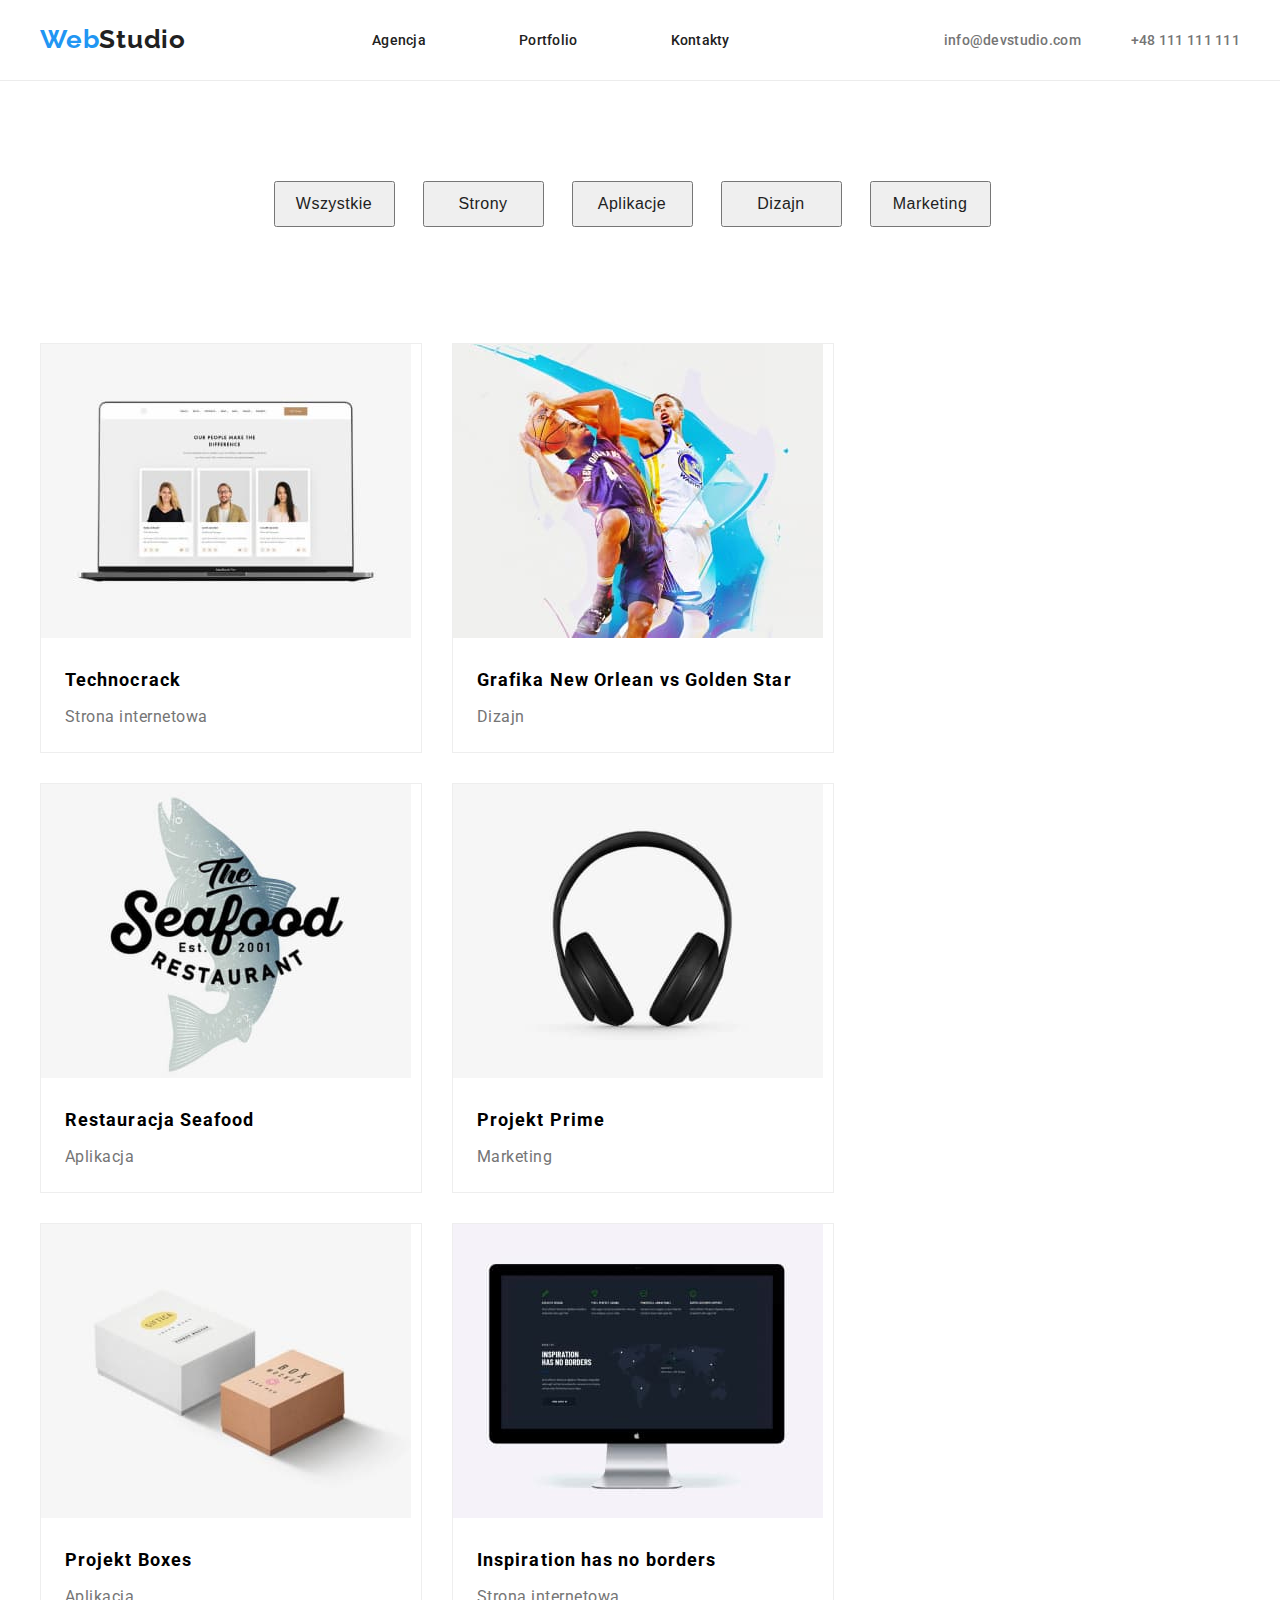
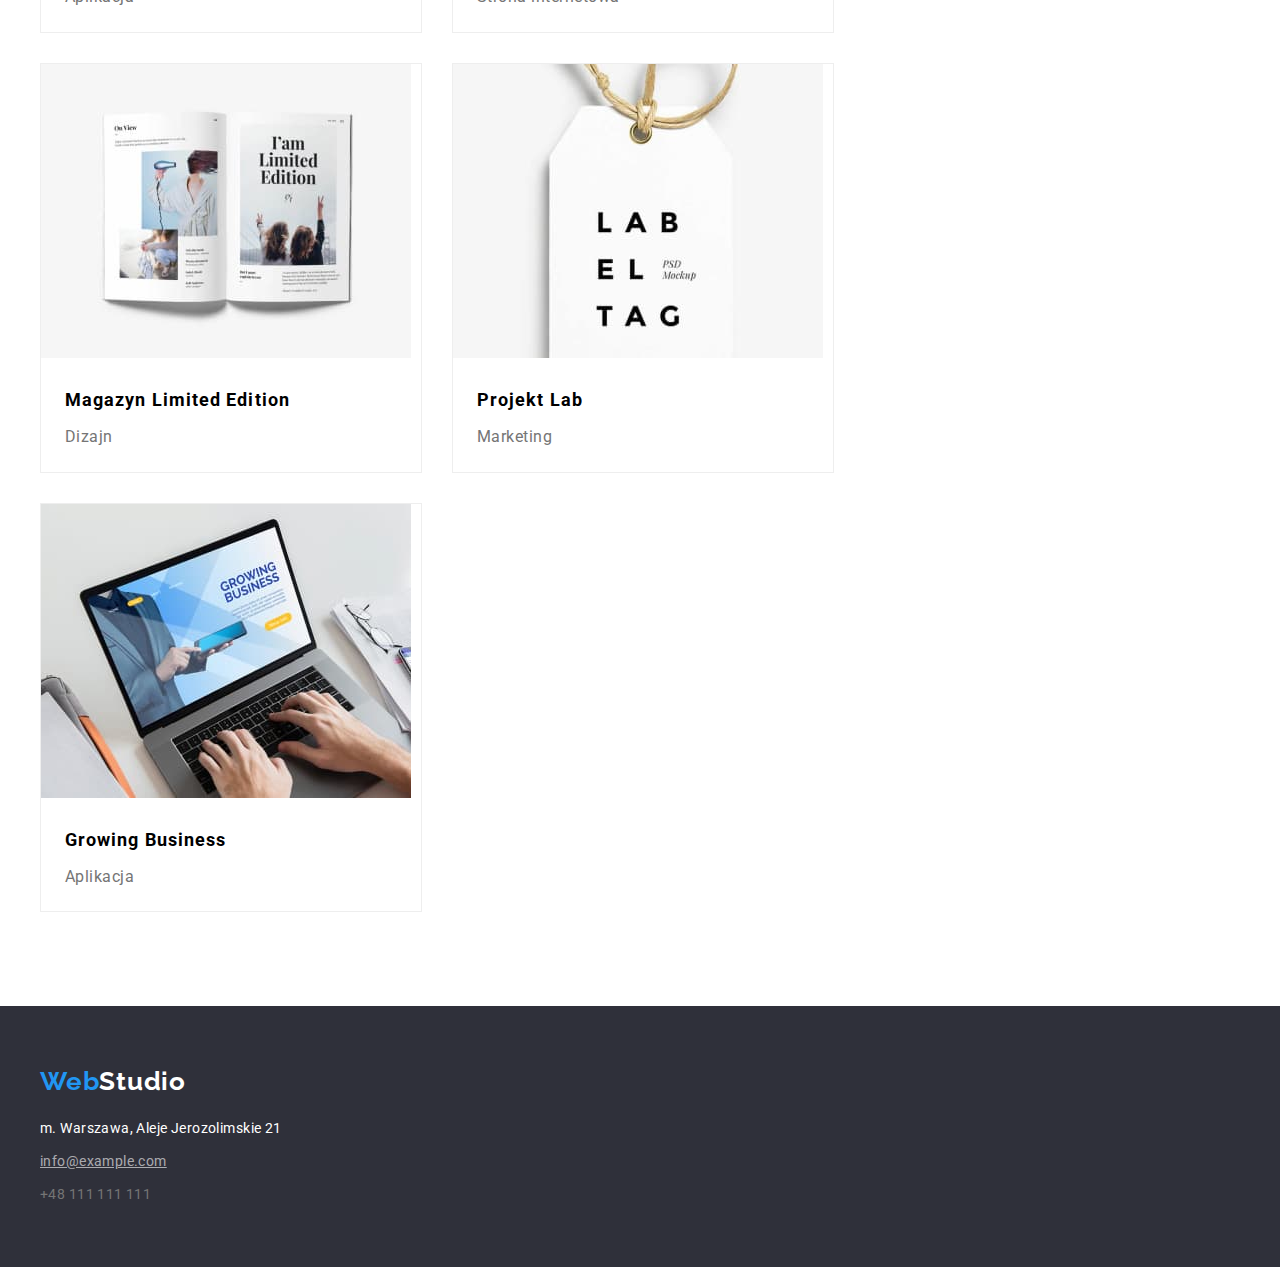
==== commit 63f4da9a: "upgrade" ====
--- a/portfolio.html
+++ b/portfolio.html
@@ -65,14 +65,14 @@
     </header>
 
     <main>
-      <!-- <div class="container"> -->
+     
         <section class="section lorem">
           <div class="container">
           <ul class="list-style display-button">
-            <li>
+            <li class="display-images2">
               <button type="button" class="button-style">Wszystkie</button>
             </li>
-            <li>
+            <li class="display-images2">
               <button type="button" class="button-style">Strony</button>
             </li>
             <li>
@@ -83,106 +83,110 @@
             </li>
             <li>
               <button type="button" class="button-style">Marketing</button>
+            </li>
+            
+          </ul>
+         
+        </section>
+        <!--ZDJĘCIA-->
+        <section class="section">
+          <div class="container">
+          <ul class="list-style display-images display-wrap">
+        
+            <li class="border-images">
+              <img
+                src="images/images_portfolio/pic1.jpg"
+                alt="technocrack"
+                width="370"
+                height="294"
+              />
+              <h3 class="third-structure">Technocrack</h3>
+              <p class="text">Strona internetowa</p>
+            </li>
+            <li class="border-images">
+              <img
+                src="images/images_portfolio/pic2.jpg"
+                alt="Grafika New orlean"
+                width="370"
+                height="294"
+              />
+              <h3 class="third-structure">Grafika New Orlean vs Golden Star</h3>
+              <p class="text">Dizajn</p>
+            </li>
+            <li class="border-images">
+              <img
+                src="images/images_portfolio/pic3.jpg"
+                alt="Restauracja Seafood"
+                width="370"
+                height="294"
+              />
+              <h3 class="third-structure">Restauracja Seafood</h3>
+              <p class="text">Aplikacja</p>
+            </li>
+            <li class="border-images">
+              <img
+                src="images/images_portfolio/pic4.jpg"
+                alt="Projekt Prime"
+                width="370"
+                height="294"
+              />
+              <h3 class="third-structure">Projekt Prime</h3>
+              <p class="text">Marketing</p>
+            </li>
+            <li class="border-images">
+              <img
+                src="images/images_portfolio/pic5.jpg"
+                alt="Projekt Boxes"
+                width="370"
+                height="294"
+              />
+              <h3 class="third-structure">Projekt Boxes</h3>
+              <p class="text">Aplikacja</p>
+            </li>
+            <li class="border-images">
+              <img
+                src="images/images_portfolio/pic6.jpg"
+                alt="Inspiration has no borders"
+                width="370"
+                height="294"
+              />
+              <h3 class="third-structure">Inspiration has no borders</h3>
+              <p class="text">Strona internetowa</p>
+            </li>
+            <li class="border-images">
+              <img
+                src="images/images_portfolio/pic7.jpg"
+                alt="Magazyn Limited Edition"
+                width="370"
+                height="294"
+              />
+              <h3 class="third-structure">Magazyn Limited Edition</h3>
+              <p class="text">Dizajn</p>
+            </li>
+            <li class="border-images">
+              <img
+                src="images/images_portfolio/pic8.jpg"
+                alt="Projekt Lab"
+                width="370"
+                height="294"
+              />
+              <h3 class="third-structure">Projekt Lab</h3>
+              <p class="text">Marketing</p>
+            </li>
+            <li class="border-images">
+              <img
+                src="images/images_portfolio/pic9.jpg"
+                alt="Growing Business"
+                width="370"
+                height="294"
+              />
+              <h3 class="third-structure">Growing Business</h3>
+              <p class="text">Aplikacja</p>
             </li>
           </ul>
           </div>
         </section>
-        <!--ZDJĘCIA-->
-        <section class="section">
-          <ul class="list-style display-images display-wrap">
-            <li>
-              <img
-                src="images/images_portfolio/pic1.jpg"
-                alt="technocrack"
-                width="370"
-                height="294"
-              />
-              <h3 class="third-structure">Technocrack</h3>
-              <p class="text">Strona internetowa</p>
-            </li>
-            <li>
-              <img
-                src="images/images_portfolio/pic2.jpg"
-                alt="Grafika New orlean"
-                width="370"
-                height="294"
-              />
-              <h3 class="third-structure">Grafika New Orlean vs Golden Star</h3>
-              <p class="text">Dizajn</p>
-            </li>
-            <li>
-              <img
-                src="images/images_portfolio/pic3.jpg"
-                alt="Restauracja Seafood"
-                width="370"
-                height="294"
-              />
-              <h3 class="third-structure">Restauracja Seafood</h3>
-              <p class="text">Aplikacja</p>
-            </li>
-            <li>
-              <img
-                src="images/images_portfolio/pic4.jpg"
-                alt="Projekt Prime"
-                width="370"
-                height="294"
-              />
-              <h3 class="third-structure">Projekt Prime</h3>
-              <p class="text">Marketing</p>
-            </li>
-            <li>
-              <img
-                src="images/images_portfolio/pic5.jpg"
-                alt="Projekt Boxes"
-                width="370"
-                height="294"
-              />
-              <h3 class="third-structure">Projekt Boxes</h3>
-              <p class="text">Aplikacja</p>
-            </li>
-            <li>
-              <img
-                src="images/images_portfolio/pic6.jpg"
-                alt="Inspiration has no borders"
-                width="370"
-                height="294"
-              />
-              <h3 class="third-structure">Inspiration has no borders</h3>
-              <p class="text">Strona internetowa</p>
-            </li>
-            <li>
-              <img
-                src="images/images_portfolio/pic7.jpg"
-                alt="Magazyn Limited Edition"
-                width="370"
-                height="294"
-              />
-              <h3 class="third-structure">Magazyn Limited Edition</h3>
-              <p class="text">Dizajn</p>
-            </li>
-            <li>
-              <img
-                src="images/images_portfolio/pic8.jpg"
-                alt="Projekt Lab"
-                width="370"
-                height="294"
-              />
-              <h3 class="third-structure">Projekt Lab</h3>
-              <p class="text">Marketing</p>
-            </li>
-            <li>
-              <img
-                src="images/images_portfolio/pic9.jpg"
-                alt="Growing Business"
-                width="370"
-                height="294"
-              />
-              <h3 class="third-structure">Growing Business</h3>
-              <p class="text">Aplikacja</p>
-            </li>
-          </ul>
-        </section>
-      </div>
+      
     </main>
     <footer class="background footer-padding">
       <div class="container">
--- a/css/styles.css
+++ b/css/styles.css
@@ -41,7 +41,7 @@
 }
 .display-button {
   display: flex;
-  gap: 8px;
+
   justify-content: center;
 }
 
@@ -59,29 +59,24 @@
 }
 .flex-nav-container {
   display: flex;
-  /* justify-content: space-between; */
+
   align-items: center;
 }
 
 .header-style {
-  /* width: 1600px; */
   border-bottom: 1px solid #ececec;
-  /* align-items: center; */
 }
 
 .nav-display-form {
   display: flex;
-  /* justify-content: space-between; */
+
   align-items: center;
-  /* gap: 46px; */
 }
 .header-nav-list {
   margin-left: 93px;
 }
 
 .logo-position {
-  /* justify-content: center; */
-
   padding-bottom: 25px;
   padding-top: 24px;
 }
@@ -133,13 +128,16 @@
   letter-spacing: 0.03em;
   color: var(--second-color);
   text-decoration-line: none;
-  /* padding-top: 10px; */
 }
 .third-structure {
   font-weight: 700;
   font-size: 18px;
   line-height: 2;
   letter-spacing: 0.06em;
+  padding-top: 20px;
+  padding-right: 24px;
+  padding-bottom: 0;
+  padding-left: 24px;
 }
 
 .text {
@@ -148,6 +146,7 @@
   line-height: 1.87;
   letter-spacing: 0.03em;
   color: var(--second-color);
+  padding: 4px 24px 20px 24px;
 }
 
 .paragraph-structure {
@@ -188,7 +187,7 @@
   font-size: 14px;
   line-height: 1.14;
   letter-spacing: 0.03em;
-  /* text-transform: uppercase; */
+
   color: var(--main-color);
   margin-bottom: 10px;
 }
@@ -249,10 +248,14 @@
   letter-spacing: 0.03em;
   color: var(--main-color);
   cursor: pointer;
-  /* padding-top: 6pxx;
-  padding-bottom: 22px;
-  padding-left: 6px;
-  padding-right: 22px; */
+  width: 121px;
+  margin-top: 6px;
+  margin-bottom: 22px;
+  margin-left: 6px;
+  margin-right: 22px;
+  padding: 8px;
+  padding-left: 8;
+  padding-right: 8;
 }
 .button-style:hover,
 .button-style:focus,
@@ -303,3 +306,12 @@
 .marginl {
   margin-top: 9px;
 }
+
+.border-images {
+  border: 1px solid #eeeeee;
+  width: calc((100% - 60px) / 3);
+}
+
+.padding-nasz-zespol {
+  padding: 0;
+}
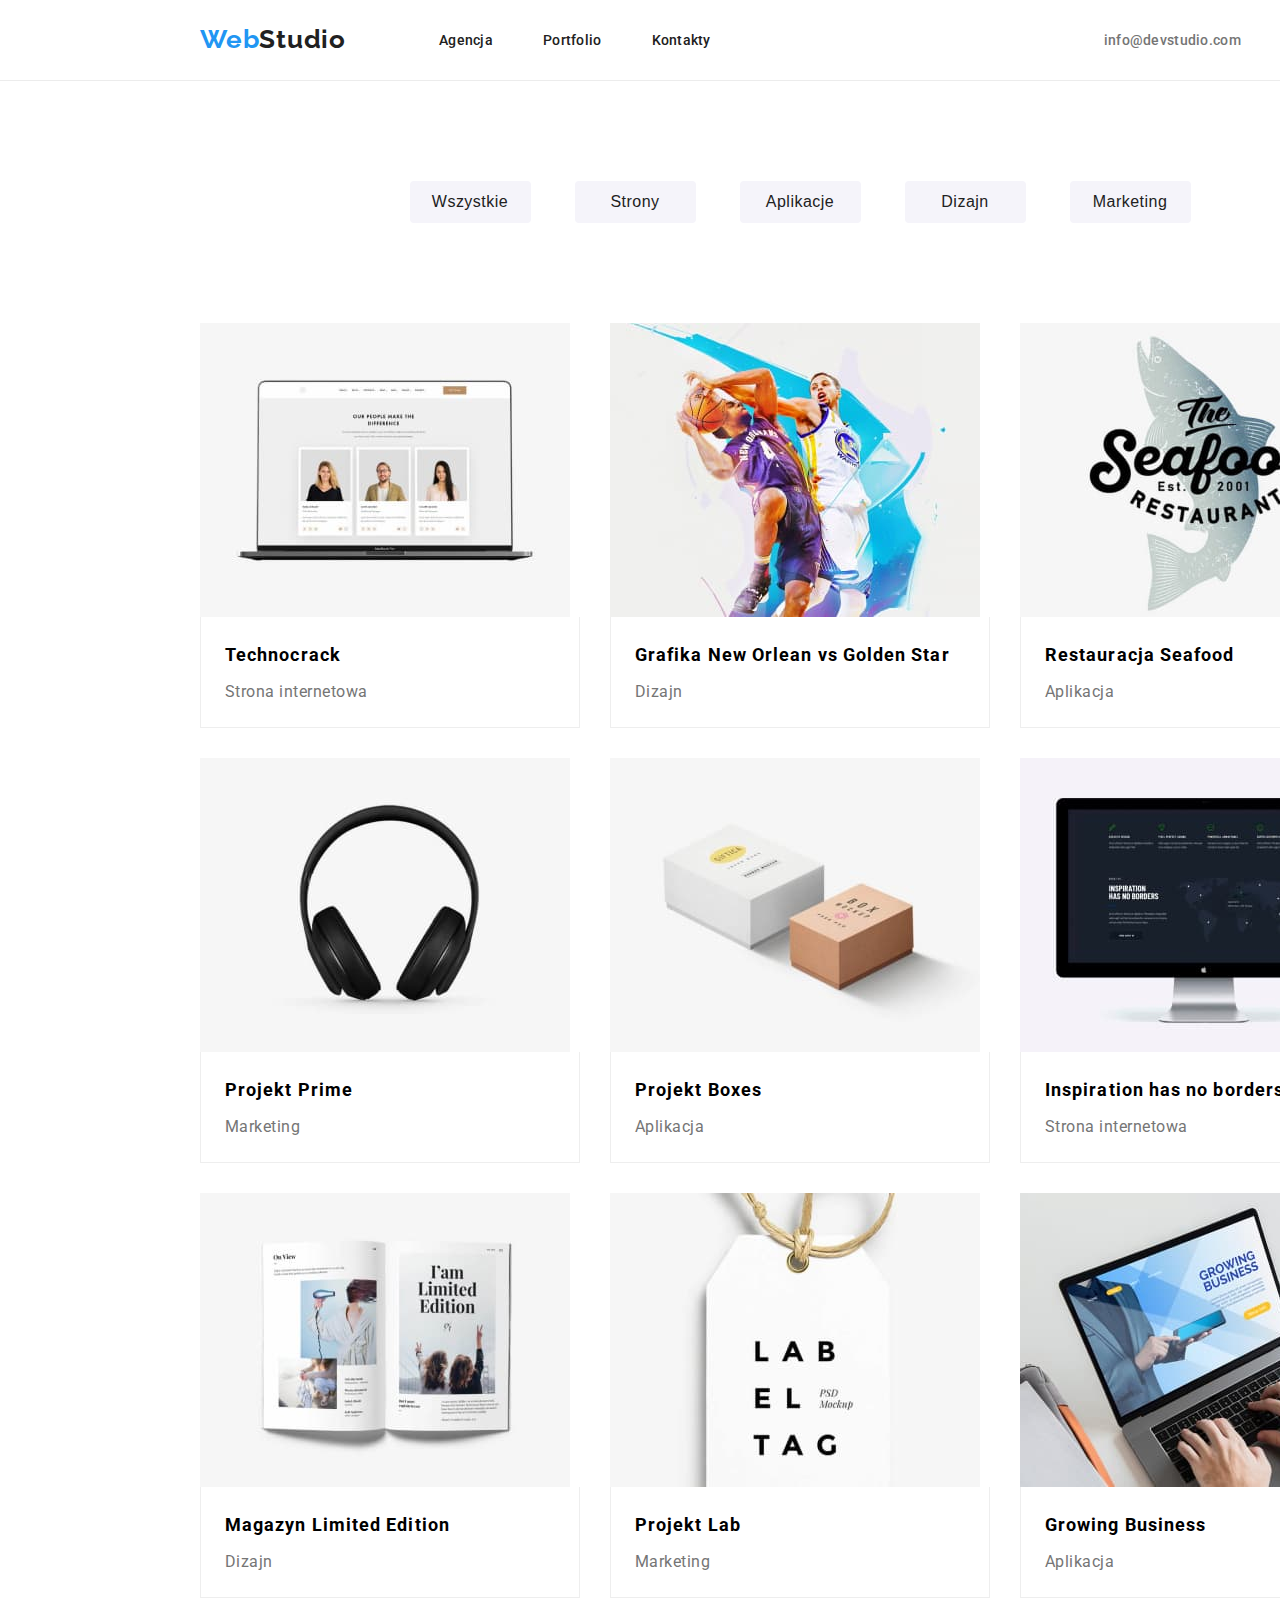
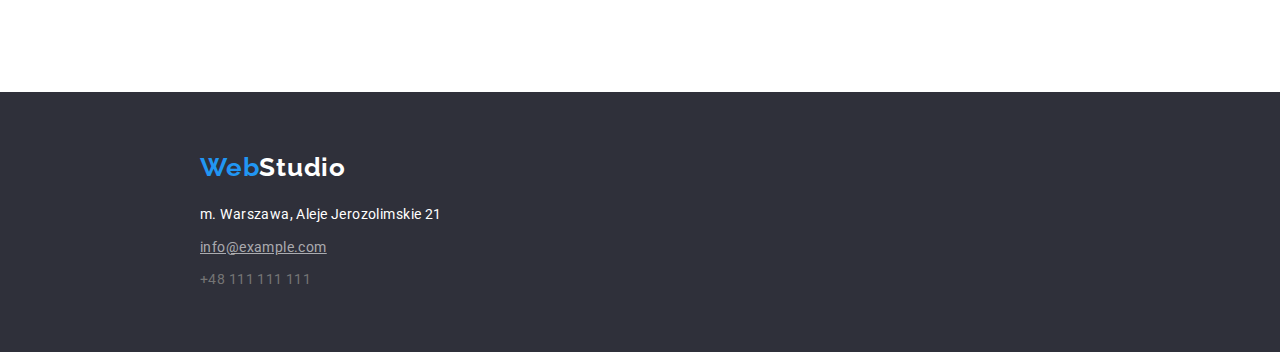
==== commit b7faaf99: "upgrade" ====
--- a/portfolio.html
+++ b/portfolio.html
@@ -27,11 +27,12 @@
   <body>
     <header class="header-style">
       <div class="container flex-nav-container">
-        <div class="inner">
-          <a class="logo logo-position" href="index.html"
+        <a class="logo logo-position" href="index.html"
             ><span class="brand-color">Web</span>Studio</a
           >
 
+        <div class="inner">
+      
           <nav>
             <ul class="list-style nav-display-form">
               <li><a class="nav-structure" href="index.html">Agencja</a></li>
@@ -45,7 +46,7 @@
           </nav>
         </div>
 
-        <!-- <div class="display-form-contacts"> -->
+      
         <ul class="list-style display-form-contacts">
           <li>
             <a
@@ -60,7 +61,7 @@
             >
           </li>
         </ul>
-        <!-- </div> -->
+      
       </div>
     </header>
 
@@ -69,10 +70,10 @@
         <section class="section lorem">
           <div class="container">
           <ul class="list-style display-button">
-            <li class="display-images2">
+            <li>
               <button type="button" class="button-style">Wszystkie</button>
             </li>
-            <li class="display-images2">
+            <li>
               <button type="button" class="button-style">Strony</button>
             </li>
             <li>
@@ -100,8 +101,8 @@
                 width="370"
                 height="294"
               />
-              <h3 class="third-structure">Technocrack</h3>
-              <p class="text">Strona internetowa</p>
+              <h3 class="third-structure p-portfolio-border">Technocrack</h3>
+              <p class="text img-portfolio-border">Strona internetowa</p>
             </li>
             <li class="border-images">
               <img
@@ -110,8 +111,8 @@
                 width="370"
                 height="294"
               />
-              <h3 class="third-structure">Grafika New Orlean vs Golden Star</h3>
-              <p class="text">Dizajn</p>
+              <h3 class="third-structure p-portfolio-border">Grafika New Orlean vs Golden Star</h3>
+              <p class="text img-portfolio-border">Dizajn</p>
             </li>
             <li class="border-images">
               <img
@@ -120,8 +121,8 @@
                 width="370"
                 height="294"
               />
-              <h3 class="third-structure">Restauracja Seafood</h3>
-              <p class="text">Aplikacja</p>
+              <h3 class="third-structure p-portfolio-border">Restauracja Seafood</h3>
+              <p class="text img-portfolio-border">Aplikacja</p>
             </li>
             <li class="border-images">
               <img
@@ -130,8 +131,8 @@
                 width="370"
                 height="294"
               />
-              <h3 class="third-structure">Projekt Prime</h3>
-              <p class="text">Marketing</p>
+              <h3 class="third-structure p-portfolio-border">Projekt Prime</h3>
+              <p class="text img-portfolio-border">Marketing</p>
             </li>
             <li class="border-images">
               <img
@@ -140,8 +141,8 @@
                 width="370"
                 height="294"
               />
-              <h3 class="third-structure">Projekt Boxes</h3>
-              <p class="text">Aplikacja</p>
+              <h3 class="third-structure p-portfolio-border">Projekt Boxes</h3>
+              <p class="text img-portfolio-border">Aplikacja</p>
             </li>
             <li class="border-images">
               <img
@@ -150,8 +151,8 @@
                 width="370"
                 height="294"
               />
-              <h3 class="third-structure">Inspiration has no borders</h3>
-              <p class="text">Strona internetowa</p>
+              <h3 class="third-structure p-portfolio-border">Inspiration has no borders</h3>
+              <p class="text img-portfolio-border">Strona internetowa</p>
             </li>
             <li class="border-images">
               <img
@@ -160,8 +161,8 @@
                 width="370"
                 height="294"
               />
-              <h3 class="third-structure">Magazyn Limited Edition</h3>
-              <p class="text">Dizajn</p>
+              <h3 class="third-structure p-portfolio-border">Magazyn Limited Edition</h3>
+              <p class="text img-portfolio-border">Dizajn</p>
             </li>
             <li class="border-images">
               <img
@@ -170,8 +171,8 @@
                 width="370"
                 height="294"
               />
-              <h3 class="third-structure">Projekt Lab</h3>
-              <p class="text">Marketing</p>
+              <h3 class="third-structure p-portfolio-border">Projekt Lab</h3>
+              <p class="text img-portfolio-border">Marketing</p>
             </li>
             <li class="border-images">
               <img
@@ -180,8 +181,8 @@
                 width="370"
                 height="294"
               />
-              <h3 class="third-structure">Growing Business</h3>
-              <p class="text">Aplikacja</p>
+              <h3 class="third-structure p-portfolio-border">Growing Business</h3>
+              <p class="text img-portfolio-border">Aplikacja</p>
             </li>
           </ul>
           </div>
@@ -209,7 +210,7 @@
               >
             </li>
             <li class="marginl">
-              <a class="second-structure href="tel:48111111111"
+              <a class="second-structure" href="tel:48111111111"
                 >+48 111 111 111</a
               >
             </li>
--- a/css/styles.css
+++ b/css/styles.css
@@ -9,8 +9,8 @@
 }
 body {
   font-family: "Roboto", "Raleway", sans-serif;
-  font-weight: 400;
-  width: 1600 px;
+
+  width: 1600px;
   margin: 0 auto;
 }
 * {
@@ -59,7 +59,6 @@
 }
 .flex-nav-container {
   display: flex;
-
   align-items: center;
 }
 
@@ -69,8 +68,9 @@
 
 .nav-display-form {
   display: flex;
-
   align-items: center;
+  gap: 50px;
+  margin-left: 93px;
 }
 .header-nav-list {
   margin-left: 93px;
@@ -83,7 +83,6 @@
 
 .nav-display-form li {
   margin: 0;
-  margin-left: 93px;
 }
 
 .display-form-contacts {
@@ -122,7 +121,6 @@
 }
 
 .second-structure {
-  font-weight: 400;
   font-size: 14px;
   line-height: 1.71;
   letter-spacing: 0.03em;
@@ -141,7 +139,6 @@
 }
 
 .text {
-  font-weight: 400;
   font-size: 16px;
   line-height: 1.87;
   letter-spacing: 0.03em;
@@ -157,7 +154,6 @@
 }
 
 .fourth-structure {
-  font-weight: 400;
   font-size: 14px;
   line-height: 1.71;
   letter-spacing: 0.03em;
@@ -182,7 +178,6 @@
   margin: 0 auto;
 }
 .seventh-structure {
-  font-style: normal;
   font-weight: 700;
   font-size: 14px;
   line-height: 1.14;
@@ -193,7 +188,6 @@
 }
 
 .eighth-structure {
-  font-style: normal;
   font-weight: 700;
   font-size: 36px;
   line-height: 1.16;
@@ -249,13 +243,11 @@
   color: var(--main-color);
   cursor: pointer;
   width: 121px;
-  margin-top: 6px;
-  margin-bottom: 22px;
-  margin-left: 6px;
-  margin-right: 22px;
+  margin: 6px 22px;
   padding: 8px;
-  padding-left: 8;
-  padding-right: 8;
+  border-radius: 4px;
+  background: #f5f4fa;
+  border: none;
 }
 .button-style:hover,
 .button-style:focus,
@@ -277,6 +269,8 @@
   padding-bottom: 10px;
   padding-left: 42px;
   padding-right: 41px;
+  box-shadow: 0px 4px 4px rgba(0, 0, 0, 0.15);
+  border-radius: 4px;
 }
 .address-style {
   font-style: normal;
@@ -308,10 +302,22 @@
 }
 
 .border-images {
-  border: 1px solid #eeeeee;
+  font-size: 0;
   width: calc((100% - 60px) / 3);
 }
 
-.padding-nasz-zespol {
-  padding: 0;
-}
+.index-img-style {
+  box-shadow: 0px 1px 3px rgba(0, 0, 0, 0.12), 0px 1px 1px rgba(0, 0, 0, 0.14),
+    0px 2px 1px rgba(0, 0, 0, 0.2);
+  border-radius: 0px 0px 4px 4px;
+}
+
+.img-portfolio-border {
+  border-bottom: 1px solid #eeeeee;
+  border-left: 1px solid #eeeeee;
+  border-right: 1px solid #eeeeee;
+}
+.p-portfolio-border {
+  border-left: 1px solid #eeeeee;
+  border-right: 1px solid #eeeeee;
+}
